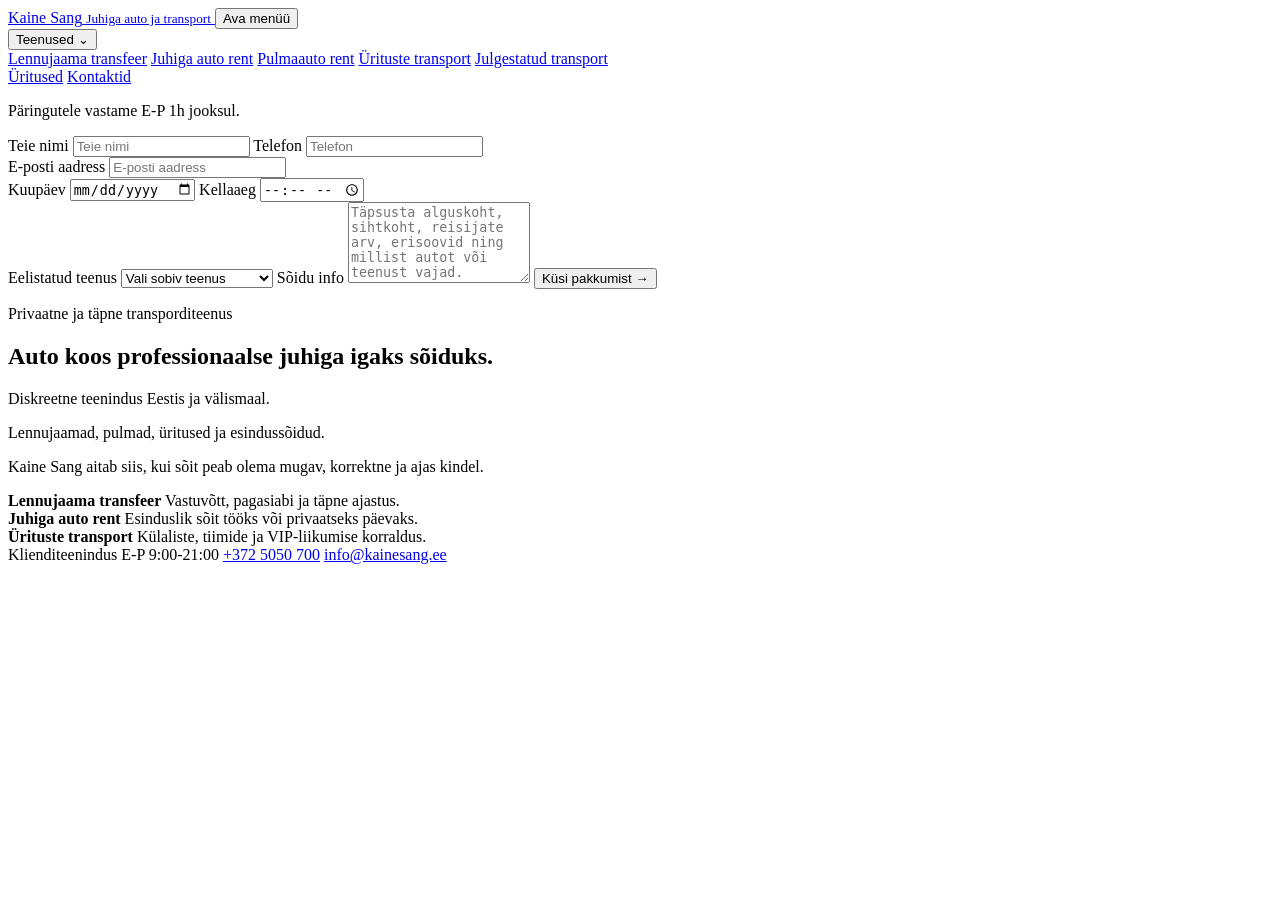
==== index.html @ 0707700e "Create Kaine Sang landing page" ====
<!doctype html>
<html lang="et">
<head>
  <meta charset="utf-8">
  <meta name="viewport" content="width=device-width, initial-scale=1">
  <title>Kaine Sang | Professionaalne transporditeenus</title>
  <meta name="description" content="Kaine Sang pakub lennujaama transfeeri, juhiga auto renti, pulmaauto renti, ürituste transporti ja julgestatud transporti.">
  <link rel="preconnect" href="https://images.unsplash.com">
  <link rel="stylesheet" href="styles.css">
</head>
<body>
  <header class="site-header" data-header>
    <a class="brand" href="index.html" aria-label="Kaine Sang avaleht">
      <span>Kaine Sang</span>
      <small>Juhiga auto ja transport</small>
    </a>

    <button class="nav-toggle" type="button" aria-expanded="false" aria-controls="primary-nav" data-nav-toggle>
      <span></span>
      <span></span>
      <span></span>
      <span class="sr-only">Ava menüü</span>
    </button>

    <nav id="primary-nav" class="primary-nav" data-nav>
      <div class="nav-item has-dropdown">
        <button class="nav-link dropdown-button" type="button" aria-expanded="false" data-dropdown-button>
          Teenused
          <span aria-hidden="true">⌄</span>
        </button>
        <div class="dropdown-menu" data-dropdown-menu>
          <a href="#paring">Lennujaama transfeer</a>
          <a href="#paring">Juhiga auto rent</a>
          <a href="#paring">Pulmaauto rent</a>
          <a href="#paring">Ürituste transport</a>
          <a href="#paring">Julgestatud transport</a>
        </div>
      </div>
      <a class="nav-link" href="uritused.html">Üritused</a>
      <a class="nav-link" href="kontaktid.html">Kontaktid</a>
    </nav>
  </header>

  <main>
    <section class="hero" aria-label="Kaine Sang avaleht">
      <div class="hero-form-panel" id="paring">
        <p class="form-note">Päringutele vastame E-P 1h jooksul.</p>
        <form class="quote-form" action="mailto:info@kainesang.ee" method="post" enctype="text/plain">
          <div class="field-grid">
            <label>
              <span>Teie nimi</span>
              <input name="nimi" type="text" placeholder="Teie nimi" autocomplete="name" required>
            </label>
            <label>
              <span>Telefon</span>
              <input name="telefon" type="tel" placeholder="Telefon" autocomplete="tel" required>
            </label>
          </div>

          <label>
            <span>E-posti aadress</span>
            <input name="email" type="email" placeholder="E-posti aadress" autocomplete="email" required>
          </label>

          <div class="field-grid">
            <label>
              <span>Kuupäev</span>
              <input name="kuupaev" type="date" required>
            </label>
            <label>
              <span>Kellaaeg</span>
              <input name="kellaaeg" type="time">
            </label>
          </div>

          <label>
            <span>Eelistatud teenus</span>
            <select name="teenus" required>
              <option value="">Vali sobiv teenus</option>
              <option>Lennujaama transfeer</option>
              <option>Juhiga auto rent</option>
              <option>Pulmaauto rent</option>
              <option>Ürituste transport</option>
              <option>Julgestatud transport</option>
            </select>
          </label>

          <label>
            <span>Sõidu info</span>
            <textarea name="info" rows="5" placeholder="Täpsusta alguskoht, sihtkoht, reisijate arv, erisoovid ning millist autot või teenust vajad."></textarea>
          </label>

          <button class="submit-button" type="submit">
            Küsi pakkumist
            <span aria-hidden="true">→</span>
          </button>
        </form>
      </div>

      <div class="hero-copy">
        <p class="eyebrow">Privaatne ja täpne transporditeenus</p>
        <h1>Auto koos professionaalse juhiga igaks sõiduks.</h1>
        <div class="service-badge">
          <p>Diskreetne teenindus Eestis ja välismaal.</p>
          <p>Lennujaamad, pulmad, üritused ja esindussõidud.</p>
        </div>
        <p class="support-copy">Kaine Sang aitab siis, kui sõit peab olema mugav, korrektne ja ajas kindel.</p>
      </div>
    </section>

    <section class="service-strip" aria-label="Peamised teenused">
      <article>
        <strong>Lennujaama transfeer</strong>
        <span>Vastuvõtt, pagasiabi ja täpne ajastus.</span>
      </article>
      <article>
        <strong>Juhiga auto rent</strong>
        <span>Esinduslik sõit tööks või privaatseks päevaks.</span>
      </article>
      <article>
        <strong>Ürituste transport</strong>
        <span>Külaliste, tiimide ja VIP-liikumise korraldus.</span>
      </article>
    </section>
  </main>

  <footer class="site-footer">
    <span>Klienditeenindus E-P 9:00-21:00</span>
    <a href="tel:+3725050700">+372 5050 700</a>
    <a href="mailto:info@kainesang.ee">info@kainesang.ee</a>
  </footer>

  <script src="script.js"></script>
</body>
</html>
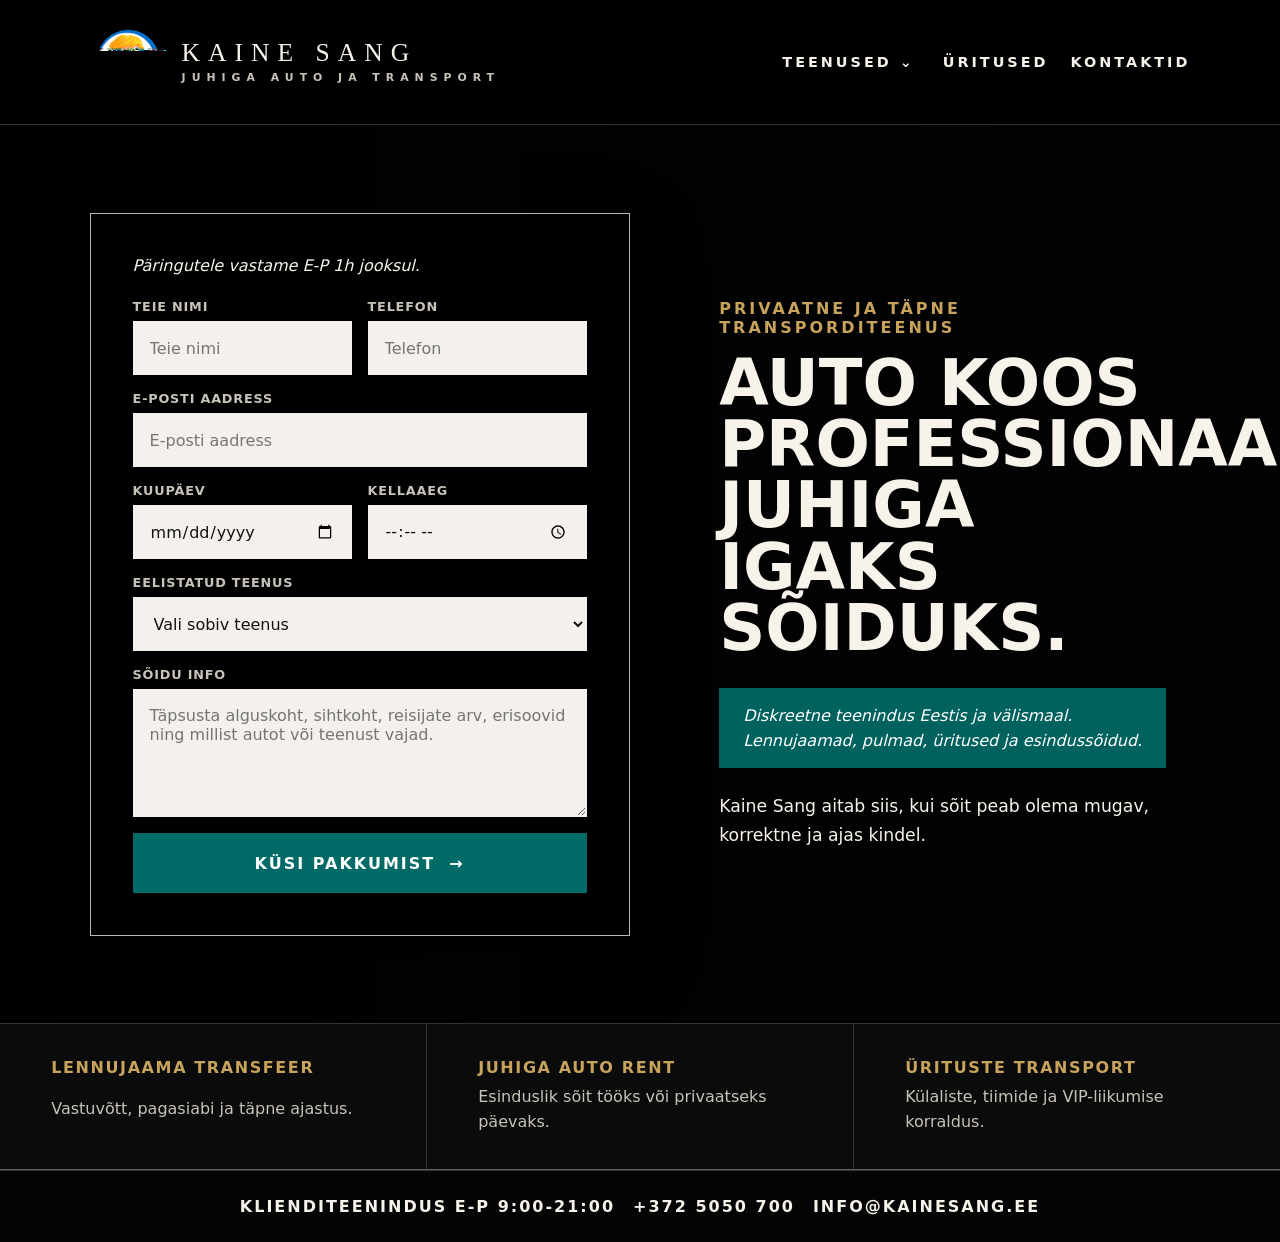
==== commit b53e465d: "Show logo in site header" ====
--- a/index.html
+++ b/index.html
@@ -7,12 +7,16 @@
   <meta name="description" content="Kaine Sang pakub lennujaama transfeeri, juhiga auto renti, pulmaauto renti, ürituste transporti ja julgestatud transporti.">
   <link rel="preconnect" href="https://images.unsplash.com">
   <link rel="stylesheet" href="styles.css">
+  <link rel="stylesheet" href="logo.css">
 </head>
 <body>
   <header class="site-header" data-header>
-    <a class="brand" href="index.html" aria-label="Kaine Sang avaleht">
-      <span>Kaine Sang</span>
-      <small>Juhiga auto ja transport</small>
+    <a class="brand brand-with-logo" href="index.html" aria-label="Kaine Sang avaleht">
+      <img class="brand-logo" src="assets/kaine-sang-logo.png" alt="" width="96" height="96">
+      <div class="brand-text">
+        <span>Kaine Sang</span>
+        <small>Juhiga auto ja transport</small>
+      </div>
     </a>
 
     <button class="nav-toggle" type="button" aria-expanded="false" aria-controls="primary-nav" data-nav-toggle>
--- a/styles.css
+++ b/styles.css
@@ -0,0 +1,529 @@
+:root {
+  --ink: #f7f3ea;
+  --muted: #c8c3b8;
+  --dark: #050505;
+  --panel: #070707;
+  --line: rgba(255, 255, 255, 0.2);
+  --field: #f4f1ec;
+  --teal: #006b66;
+  --teal-dark: #004d4a;
+  --gold: #c7a35c;
+  --shadow: 0 24px 70px rgba(0, 0, 0, 0.45);
+  font-family: Inter, ui-sans-serif, system-ui, -apple-system, BlinkMacSystemFont, "Segoe UI", sans-serif;
+}
+
+* {
+  box-sizing: border-box;
+}
+
+html {
+  scroll-behavior: smooth;
+}
+
+body {
+  margin: 0;
+  min-width: 320px;
+  background: var(--dark);
+  color: var(--ink);
+}
+
+a {
+  color: inherit;
+  text-decoration: none;
+}
+
+button,
+input,
+select,
+textarea {
+  font: inherit;
+}
+
+.sr-only {
+  position: absolute;
+  width: 1px;
+  height: 1px;
+  padding: 0;
+  margin: -1px;
+  overflow: hidden;
+  clip: rect(0, 0, 0, 0);
+  white-space: nowrap;
+  border: 0;
+}
+
+.site-header {
+  position: sticky;
+  top: 0;
+  z-index: 30;
+  display: flex;
+  align-items: center;
+  justify-content: space-between;
+  gap: 32px;
+  min-height: 104px;
+  padding: 24px clamp(20px, 7vw, 128px);
+  background: rgba(0, 0, 0, 0.94);
+  border-bottom: 1px solid var(--line);
+}
+
+.brand {
+  display: inline-flex;
+  flex-direction: column;
+  gap: 6px;
+  text-transform: uppercase;
+  letter-spacing: 8px;
+  white-space: nowrap;
+}
+
+.brand span {
+  font-family: Georgia, "Times New Roman", serif;
+  font-size: clamp(1.55rem, 2vw, 2.3rem);
+  line-height: 1;
+}
+
+.brand small {
+  position: relative;
+  align-self: center;
+  color: var(--muted);
+  font-size: 0.68rem;
+  font-weight: 700;
+  letter-spacing: 6px;
+}
+
+.primary-nav {
+  display: flex;
+  align-items: center;
+  gap: 22px;
+  text-transform: uppercase;
+  letter-spacing: 3px;
+  font-size: 0.9rem;
+  font-weight: 700;
+}
+
+.nav-link,
+.dropdown-button {
+  display: inline-flex;
+  align-items: center;
+  gap: 8px;
+  min-height: 44px;
+  color: var(--ink);
+  background: transparent;
+  border: 0;
+  cursor: pointer;
+  text-transform: inherit;
+  letter-spacing: inherit;
+  font-weight: inherit;
+}
+
+.nav-link:hover,
+.dropdown-button:hover,
+.nav-link:focus-visible,
+.dropdown-button:focus-visible {
+  color: var(--gold);
+  outline: none;
+}
+
+.has-dropdown {
+  position: relative;
+}
+
+.dropdown-menu {
+  position: absolute;
+  top: calc(100% + 10px);
+  left: 50%;
+  width: min(290px, 82vw);
+  transform: translateX(-50%) translateY(-8px);
+  display: grid;
+  background: var(--teal);
+  box-shadow: var(--shadow);
+  opacity: 0;
+  pointer-events: none;
+  transition: opacity 160ms ease, transform 160ms ease;
+}
+
+.has-dropdown.is-open .dropdown-menu,
+.has-dropdown:hover .dropdown-menu,
+.has-dropdown:focus-within .dropdown-menu {
+  opacity: 1;
+  pointer-events: auto;
+  transform: translateX(-50%) translateY(0);
+}
+
+.dropdown-menu a {
+  padding: 20px 24px;
+  color: #fff;
+  border-bottom: 1px solid rgba(255, 255, 255, 0.12);
+  letter-spacing: 0;
+  text-transform: none;
+  font-weight: 650;
+}
+
+.dropdown-menu a:hover,
+.dropdown-menu a:focus-visible {
+  background: var(--teal-dark);
+  outline: none;
+}
+
+.nav-toggle {
+  display: none;
+  width: 46px;
+  height: 46px;
+  place-items: center;
+  gap: 5px;
+  background: transparent;
+  border: 1px solid var(--line);
+  cursor: pointer;
+}
+
+.nav-toggle span:not(.sr-only) {
+  display: block;
+  width: 20px;
+  height: 2px;
+  background: var(--ink);
+}
+
+.hero {
+  position: relative;
+  display: grid;
+  grid-template-columns: minmax(320px, 540px) minmax(320px, 1fr);
+  align-items: center;
+  gap: clamp(32px, 7vw, 120px);
+  min-height: calc(100vh - 104px);
+  padding: clamp(46px, 8vw, 88px) clamp(20px, 7vw, 128px);
+  overflow: hidden;
+  background:
+    linear-gradient(90deg, rgba(0, 0, 0, 0.88) 0%, rgba(0, 0, 0, 0.72) 44%, rgba(0, 0, 0, 0.42) 100%),
+    url("https://images.unsplash.com/photo-1549924231-f129b911e442?auto=format&fit=crop&w=2200&q=80") center / cover;
+}
+
+.hero::after {
+  content: "";
+  position: absolute;
+  inset: auto 0 0;
+  height: 1px;
+  background: var(--line);
+}
+
+.hero-form-panel {
+  position: relative;
+  z-index: 2;
+  padding: clamp(26px, 4vw, 42px);
+  background: rgba(0, 0, 0, 0.86);
+  border: 1px solid rgba(255, 255, 255, 0.72);
+  box-shadow: var(--shadow);
+}
+
+.form-note {
+  margin: 0 0 24px;
+  color: var(--ink);
+  font-style: italic;
+}
+
+.quote-form {
+  display: grid;
+  gap: 16px;
+}
+
+.field-grid {
+  display: grid;
+  grid-template-columns: repeat(2, minmax(0, 1fr));
+  gap: 16px;
+}
+
+.quote-form label {
+  display: grid;
+  gap: 7px;
+}
+
+.quote-form label span {
+  color: var(--muted);
+  font-size: 0.8rem;
+  font-weight: 700;
+  letter-spacing: 0.8px;
+  text-transform: uppercase;
+}
+
+.quote-form input,
+.quote-form select,
+.quote-form textarea {
+  width: 100%;
+  min-height: 54px;
+  padding: 0 16px;
+  color: #121212;
+  background: var(--field);
+  border: 1px solid transparent;
+  border-radius: 0;
+  outline: none;
+}
+
+.quote-form textarea {
+  min-height: 128px;
+  padding-top: 16px;
+  resize: vertical;
+}
+
+.quote-form input:focus,
+.quote-form select:focus,
+.quote-form textarea:focus {
+  border-color: var(--gold);
+  box-shadow: 0 0 0 3px rgba(199, 163, 92, 0.2);
+}
+
+.submit-button {
+  display: inline-flex;
+  align-items: center;
+  justify-content: center;
+  gap: 14px;
+  min-height: 60px;
+  padding: 0 24px;
+  color: #fff;
+  background: var(--teal);
+  border: 0;
+  text-transform: uppercase;
+  letter-spacing: 2px;
+  font-weight: 800;
+  cursor: pointer;
+}
+
+.submit-button:hover,
+.submit-button:focus-visible {
+  background: var(--teal-dark);
+  outline: none;
+}
+
+.hero-copy {
+  position: relative;
+  z-index: 2;
+  max-width: 700px;
+}
+
+.eyebrow {
+  margin: 0 0 16px;
+  color: var(--gold);
+  text-transform: uppercase;
+  letter-spacing: 3px;
+  font-weight: 800;
+}
+
+h1 {
+  margin: 0;
+  max-width: 760px;
+  font-size: clamp(2.45rem, 5vw, 5.8rem);
+  line-height: 0.96;
+  text-transform: uppercase;
+  letter-spacing: 0;
+}
+
+.service-badge {
+  display: inline-grid;
+  gap: 6px;
+  margin-top: 28px;
+  padding: 18px 24px;
+  background: rgba(0, 107, 102, 0.92);
+  color: #fff;
+  font-style: italic;
+}
+
+.service-badge p,
+.support-copy {
+  margin: 0;
+}
+
+.support-copy {
+  max-width: 560px;
+  margin-top: 24px;
+  color: var(--ink);
+  font-size: 1.08rem;
+  line-height: 1.7;
+}
+
+.service-strip {
+  display: grid;
+  grid-template-columns: repeat(3, minmax(0, 1fr));
+  gap: 1px;
+  background: var(--line);
+  border-bottom: 1px solid var(--line);
+}
+
+.service-strip article {
+  display: grid;
+  gap: 8px;
+  min-height: 142px;
+  padding: 34px clamp(20px, 4vw, 56px);
+  background: #0b0b0b;
+}
+
+.service-strip strong {
+  color: var(--gold);
+  text-transform: uppercase;
+  letter-spacing: 1.6px;
+}
+
+.service-strip span {
+  color: var(--muted);
+  line-height: 1.55;
+}
+
+.page-hero {
+  min-height: 52vh;
+  display: grid;
+  align-items: end;
+  padding: clamp(72px, 12vw, 132px) clamp(20px, 7vw, 128px);
+  background:
+    linear-gradient(90deg, rgba(0, 0, 0, 0.82), rgba(0, 0, 0, 0.42)),
+    url("https://images.unsplash.com/photo-1494515843206-f3117d3f51b7?auto=format&fit=crop&w=2200&q=80") center / cover;
+}
+
+.page-hero h1 {
+  max-width: 900px;
+}
+
+.content-band {
+  display: grid;
+  grid-template-columns: minmax(0, 0.85fr) minmax(280px, 0.45fr);
+  gap: clamp(32px, 7vw, 96px);
+  padding: clamp(48px, 8vw, 96px) clamp(20px, 7vw, 128px);
+  background: #0b0b0b;
+}
+
+.content-band p {
+  color: var(--muted);
+  font-size: 1.05rem;
+  line-height: 1.8;
+}
+
+.contact-list {
+  display: grid;
+  gap: 16px;
+  align-content: start;
+}
+
+.contact-list a,
+.contact-list span {
+  padding: 18px 20px;
+  background: #111;
+  border-left: 3px solid var(--teal);
+}
+
+.site-footer {
+  display: flex;
+  flex-wrap: wrap;
+  justify-content: center;
+  gap: 10px 18px;
+  padding: 26px 20px;
+  color: var(--ink);
+  background: #050505;
+  border-top: 1px solid var(--line);
+  text-align: center;
+  text-transform: uppercase;
+  letter-spacing: 2px;
+  font-weight: 800;
+}
+
+.site-footer a:hover,
+.site-footer a:focus-visible {
+  color: var(--gold);
+  outline: none;
+}
+
+@media (max-width: 980px) {
+  .site-header {
+    min-height: 86px;
+    padding: 18px 20px;
+  }
+
+  .brand {
+    letter-spacing: 4px;
+  }
+
+  .brand small {
+    letter-spacing: 3px;
+  }
+
+  .nav-toggle {
+    display: grid;
+  }
+
+  .primary-nav {
+    position: absolute;
+    inset: 86px 0 auto;
+    display: none;
+    align-items: stretch;
+    gap: 0;
+    padding: 12px 20px 24px;
+    background: #050505;
+    border-bottom: 1px solid var(--line);
+  }
+
+  .primary-nav.is-open {
+    display: grid;
+  }
+
+  .nav-link,
+  .dropdown-button {
+    width: 100%;
+    justify-content: space-between;
+    min-height: 52px;
+  }
+
+  .dropdown-menu {
+    position: static;
+    width: 100%;
+    transform: none;
+    display: none;
+    opacity: 1;
+    pointer-events: auto;
+    box-shadow: none;
+  }
+
+  .has-dropdown.is-open .dropdown-menu,
+  .has-dropdown:hover .dropdown-menu,
+  .has-dropdown:focus-within .dropdown-menu {
+    display: grid;
+    transform: none;
+  }
+
+  .hero {
+    grid-template-columns: 1fr;
+    min-height: auto;
+  }
+
+  .hero-copy {
+    order: -1;
+  }
+
+  .service-strip,
+  .content-band {
+    grid-template-columns: 1fr;
+  }
+}
+
+@media (max-width: 640px) {
+  .brand span {
+    font-size: 1.35rem;
+  }
+
+  .brand small {
+    font-size: 0.58rem;
+  }
+
+  .hero {
+    padding: 34px 16px;
+  }
+
+  .field-grid {
+    grid-template-columns: 1fr;
+  }
+
+  .hero-form-panel {
+    padding: 22px 18px;
+  }
+
+  h1 {
+    font-size: clamp(2rem, 14vw, 3.4rem);
+  }
+
+  .site-footer {
+    font-size: 0.82rem;
+    letter-spacing: 1px;
+  }
+}
--- a/logo.css
+++ b/logo.css
@@ -0,0 +1,63 @@
+.brand-with-logo {
+  flex-direction: row;
+  align-items: center;
+  gap: 16px;
+  letter-spacing: 0;
+}
+
+.brand-logo {
+  width: 76px;
+  height: 76px;
+  object-fit: contain;
+  flex: 0 0 auto;
+}
+
+.brand-text {
+  display: flex;
+  flex-direction: column;
+  gap: 6px;
+  text-transform: uppercase;
+  letter-spacing: 8px;
+}
+
+.brand-with-logo .brand-text small {
+  align-self: flex-start;
+}
+
+@media (max-width: 980px) {
+  .brand-logo {
+    width: 64px;
+    height: 64px;
+  }
+
+  .brand-text {
+    letter-spacing: 4px;
+  }
+}
+
+@media (max-width: 640px) {
+  .brand-with-logo {
+    gap: 10px;
+  }
+
+  .brand-logo {
+    width: 58px;
+    height: 58px;
+  }
+
+  .brand-text {
+    letter-spacing: 3px;
+  }
+
+  .brand-with-logo .brand-text span {
+    font-size: 1.15rem;
+  }
+
+  .brand-with-logo .brand-text small {
+    max-width: 145px;
+    font-size: 0.52rem;
+    line-height: 1.35;
+    letter-spacing: 2px;
+    white-space: normal;
+  }
+}
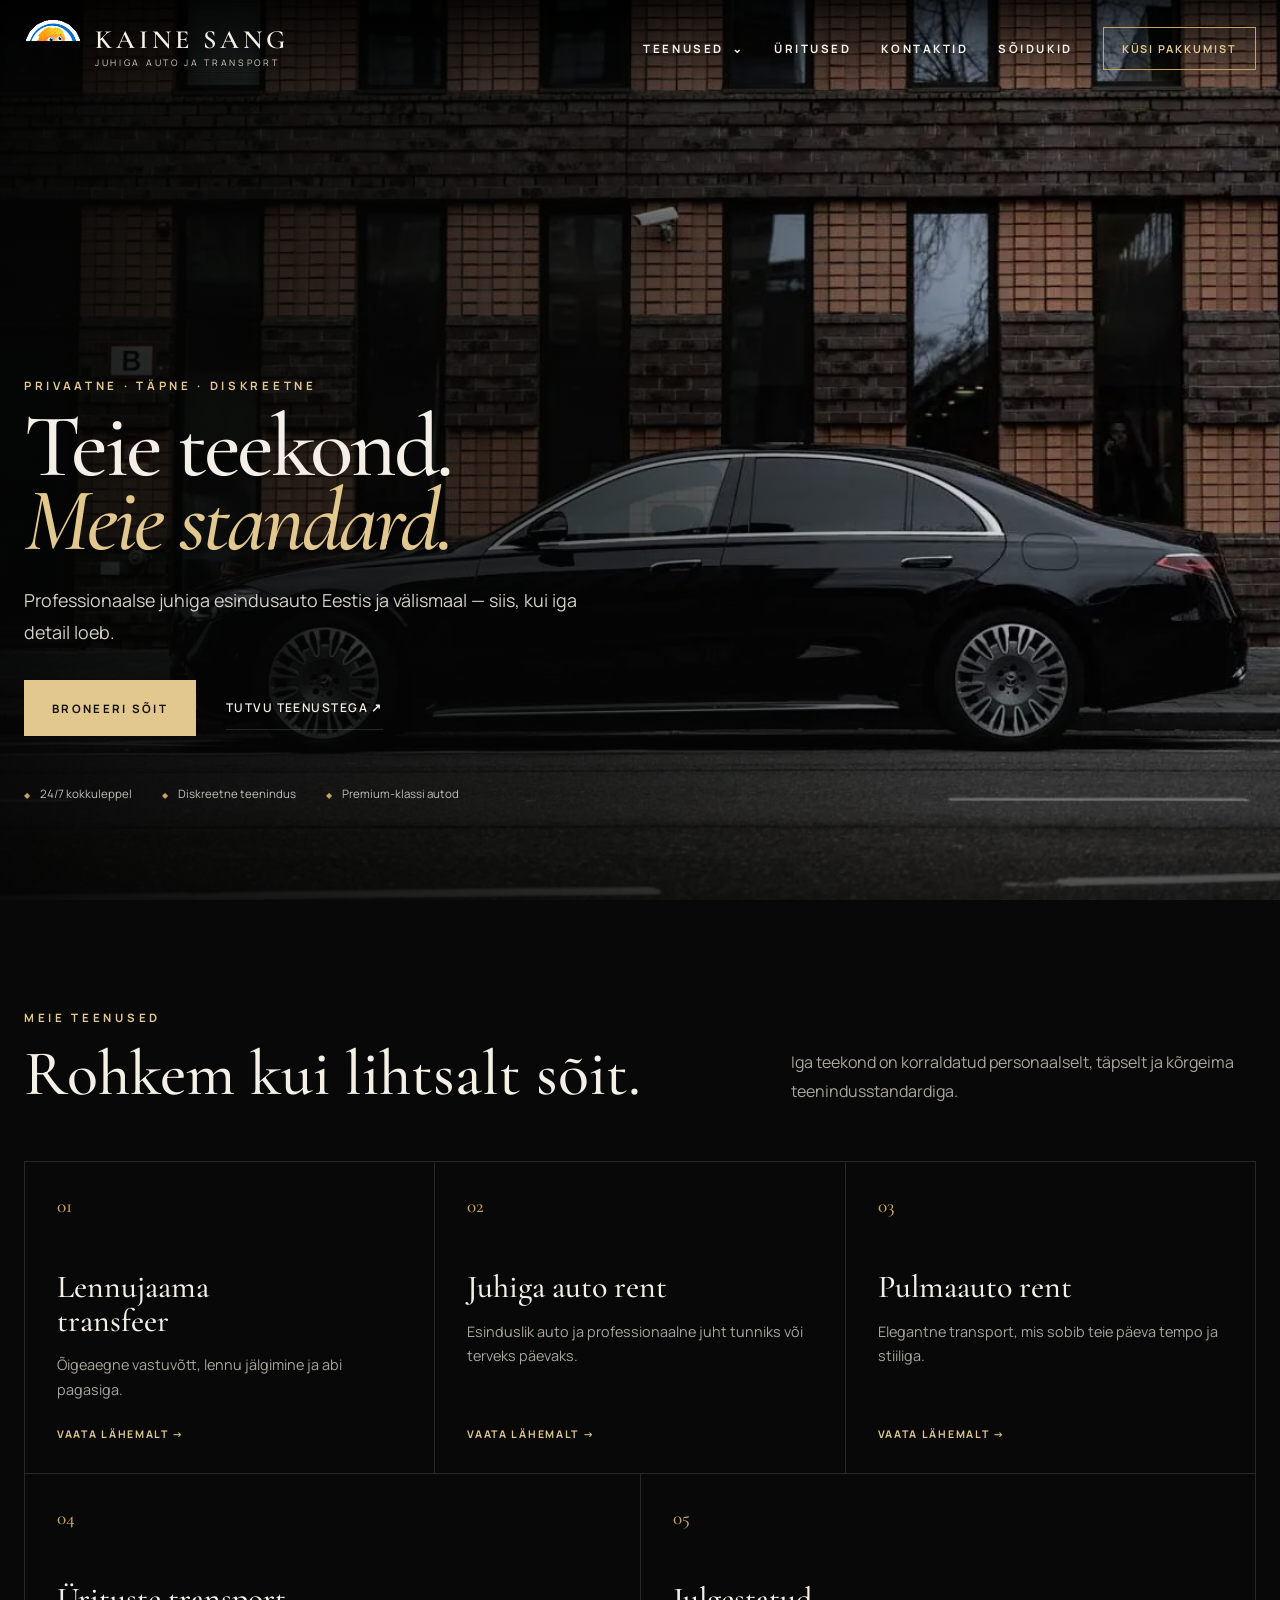
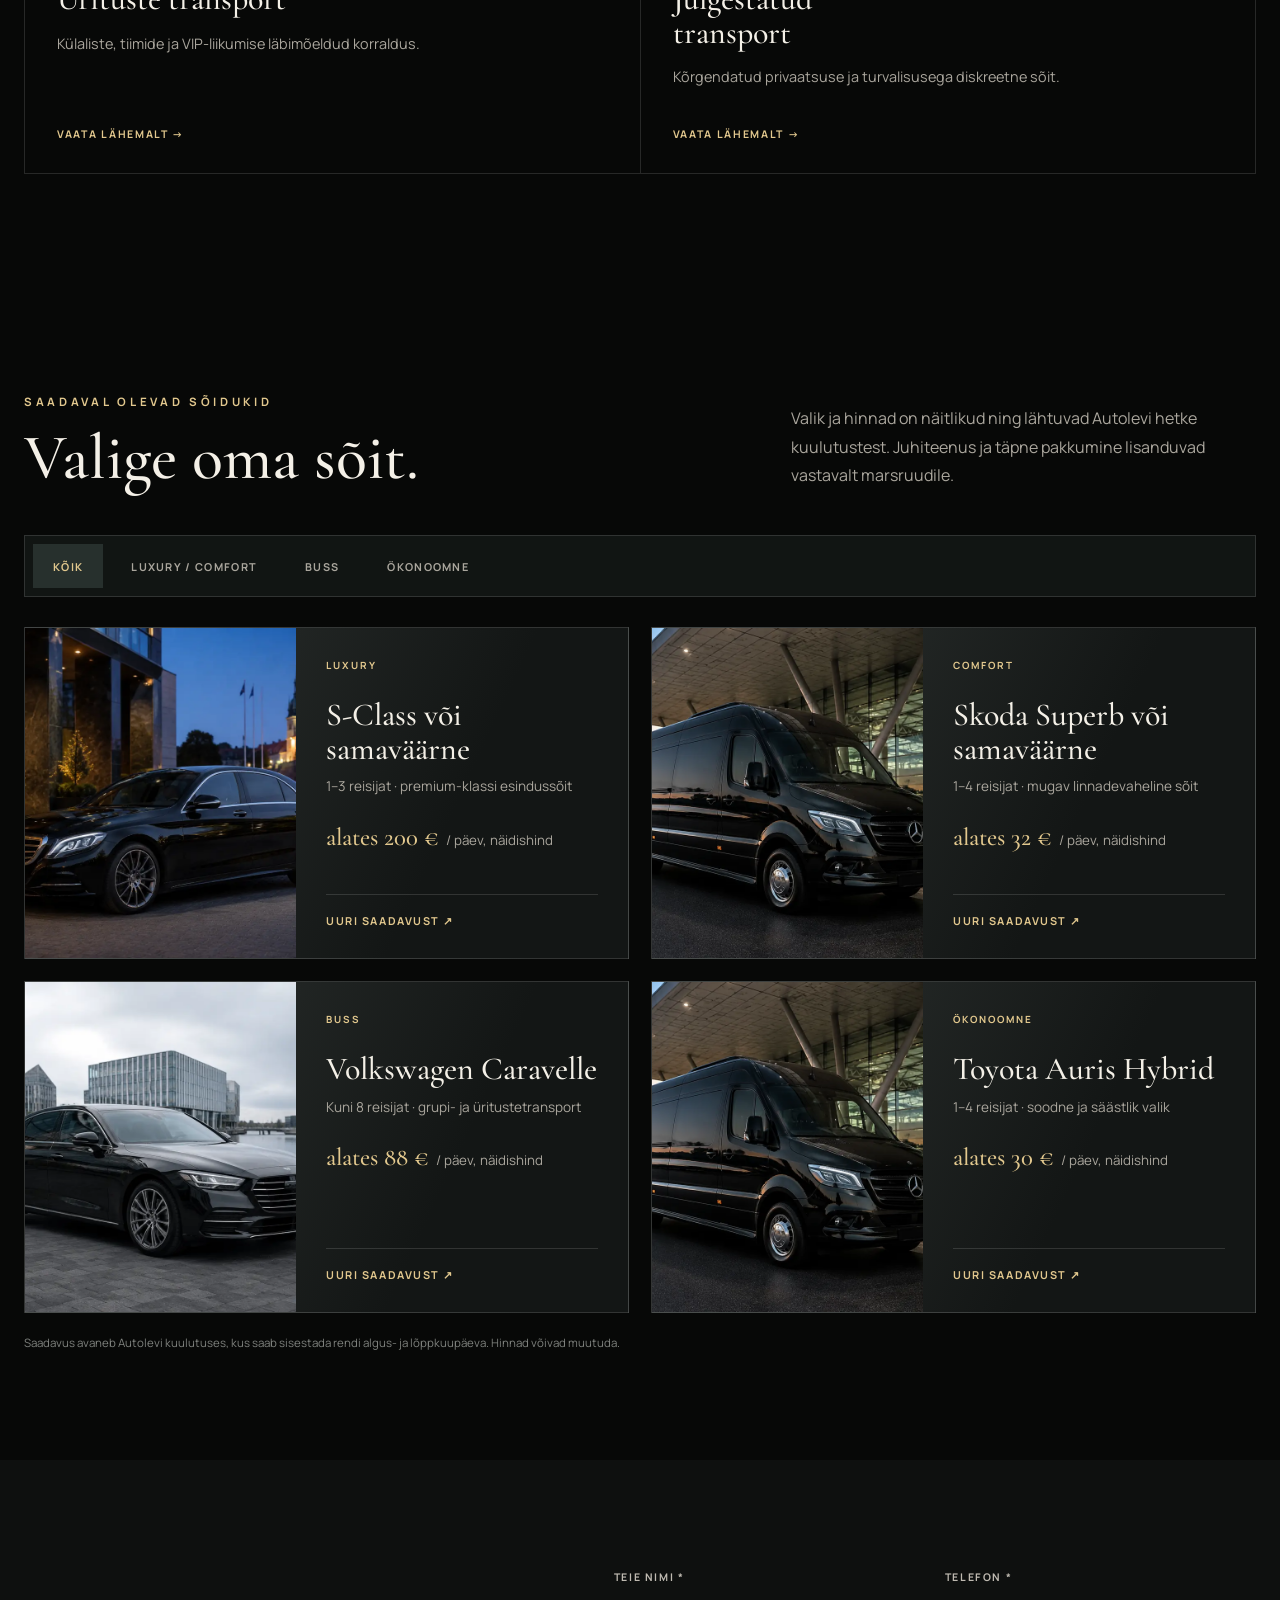
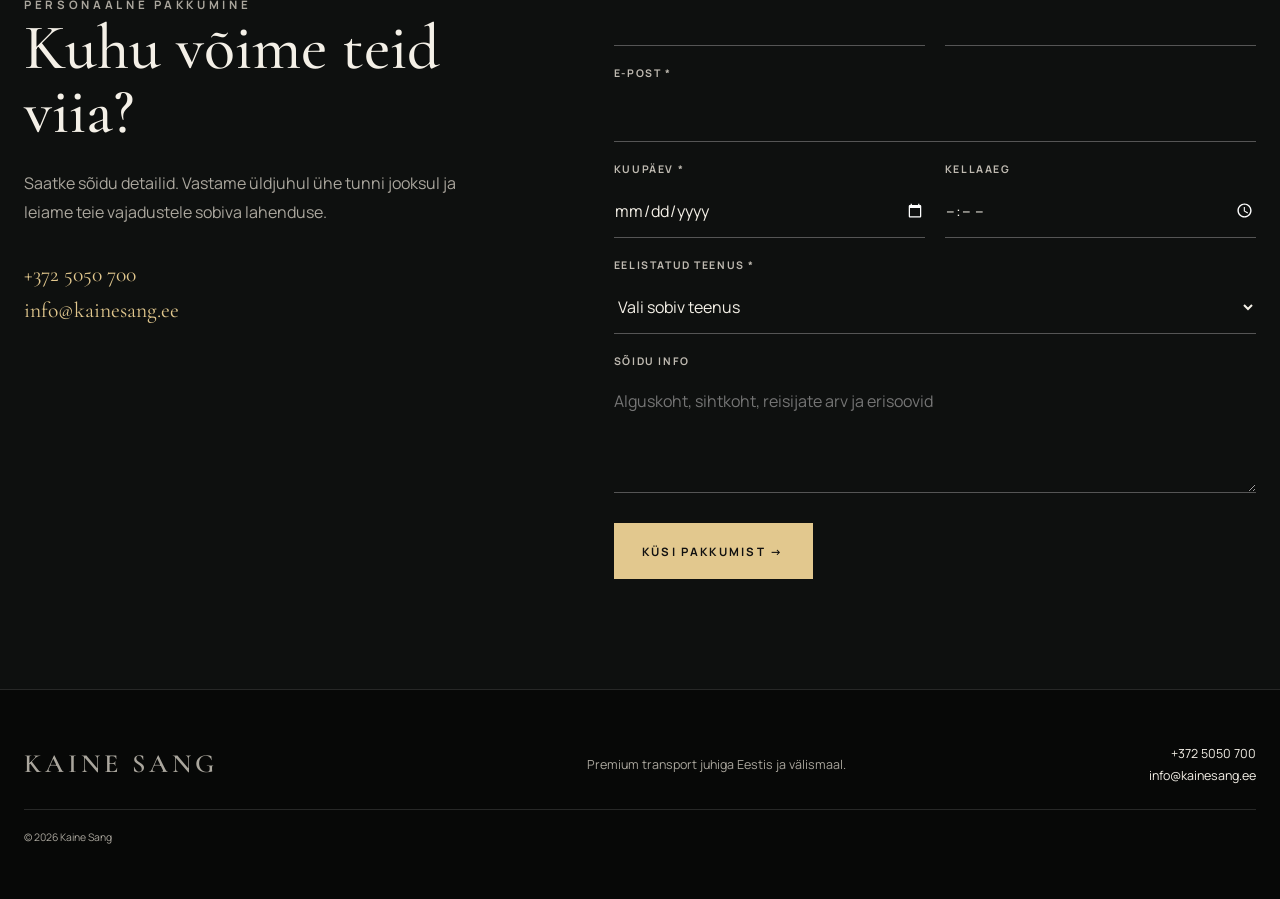
==== commit 4bde6ba0: "Redesign site with luxury fleet and service pages" ====
--- a/index.html
+++ b/index.html
@@ -1,139 +1,306 @@
 <!doctype html>
 <html lang="et">
-<head>
-  <meta charset="utf-8">
-  <meta name="viewport" content="width=device-width, initial-scale=1">
-  <title>Kaine Sang | Professionaalne transporditeenus</title>
-  <meta name="description" content="Kaine Sang pakub lennujaama transfeeri, juhiga auto renti, pulmaauto renti, ürituste transporti ja julgestatud transporti.">
-  <link rel="preconnect" href="https://images.unsplash.com">
-  <link rel="stylesheet" href="styles.css">
-  <link rel="stylesheet" href="logo.css">
-</head>
-<body>
-  <header class="site-header" data-header>
-    <a class="brand brand-with-logo" href="index.html" aria-label="Kaine Sang avaleht">
-      <img class="brand-logo" src="assets/kaine-sang-logo.png" alt="" width="96" height="96">
-      <div class="brand-text">
-        <span>Kaine Sang</span>
-        <small>Juhiga auto ja transport</small>
-      </div>
-    </a>
-
-    <button class="nav-toggle" type="button" aria-expanded="false" aria-controls="primary-nav" data-nav-toggle>
-      <span></span>
-      <span></span>
-      <span></span>
-      <span class="sr-only">Ava menüü</span>
-    </button>
-
-    <nav id="primary-nav" class="primary-nav" data-nav>
-      <div class="nav-item has-dropdown">
-        <button class="nav-link dropdown-button" type="button" aria-expanded="false" data-dropdown-button>
-          Teenused
-          <span aria-hidden="true">⌄</span>
-        </button>
-        <div class="dropdown-menu" data-dropdown-menu>
-          <a href="#paring">Lennujaama transfeer</a>
-          <a href="#paring">Juhiga auto rent</a>
-          <a href="#paring">Pulmaauto rent</a>
-          <a href="#paring">Ürituste transport</a>
-          <a href="#paring">Julgestatud transport</a>
-        </div>
-      </div>
-      <a class="nav-link" href="uritused.html">Üritused</a>
-      <a class="nav-link" href="kontaktid.html">Kontaktid</a>
-    </nav>
-  </header>
-
-  <main>
-    <section class="hero" aria-label="Kaine Sang avaleht">
-      <div class="hero-form-panel" id="paring">
-        <p class="form-note">Päringutele vastame E-P 1h jooksul.</p>
-        <form class="quote-form" action="mailto:info@kainesang.ee" method="post" enctype="text/plain">
+  <head>
+    <meta charset="utf-8" />
+    <meta
+      name="viewport"
+      content="width=device-width,initial-scale=1,viewport-fit=cover"
+    />
+    <title>Kaine Sang | Premium transport juhiga</title>
+    <meta
+      name="description"
+      content="Privaatne ja täpne premium-transporditeenus Eestis ning välismaal."
+    />
+    <link rel="stylesheet" href="styles.css" />
+  </head>
+  <body>
+    <header class="site-header" data-header>
+      <a class="brand" href="index.html"
+        ><img
+          src="assets/kaine-sang-logo.png"
+          alt=""
+          width="58"
+          height="58"
+        /><span
+          ><b>Kaine Sang</b><small>Juhiga auto ja transport</small></span
+        ></a
+      ><button
+        class="nav-toggle"
+        aria-expanded="false"
+        aria-controls="primary-nav"
+        data-nav-toggle
+      >
+        <i></i><i></i><i></i><span class="sr-only">Ava menüü</span>
+      </button>
+      <nav id="primary-nav" class="primary-nav" data-nav>
+        <div class="has-dropdown">
+          <button class="nav-link dropdown-button" data-dropdown-button>
+            Teenused <span>⌄</span>
+          </button>
+          <div class="dropdown-menu">
+            <a href="lennujaama-transfeer.html">Lennujaama transfeer</a
+            ><a href="juhiga-auto-rent.html">Juhiga auto rent</a
+            ><a href="pulmaauto-rent.html">Pulmaauto rent</a
+            ><a href="urituste-transport.html">Ürituste transport</a
+            ><a href="julgestatud-transport.html">Julgestatud transport</a>
+          </div>
+        </div>
+        <a class="nav-link" href="uritused.html">Üritused</a
+        ><a class="nav-link" href="kontaktid.html">Kontaktid</a
+        ><a class="nav-link" href="#soidukid">Sõidukid</a
+        ><a class="nav-cta" href="#paring">Küsi pakkumist</a>
+      </nav>
+    </header>
+    <main>
+      <section class="hero">
+        <div class="hero-copy">
+          <p class="eyebrow">Privaatne · täpne · diskreetne</p>
+          <h1>Teie teekond.<br /><em>Meie standard.</em></h1>
+          <p class="lead">
+            Professionaalse juhiga esindusauto Eestis ja välismaal — siis, kui
+            iga detail loeb.
+          </p>
+          <div class="hero-actions">
+            <a class="button button-gold" href="#paring">Broneeri sõit</a
+            ><a class="text-link" href="#teenused">Tutvu teenustega ↗</a>
+          </div>
+          <div class="trust-row">
+            <span>24/7 kokkuleppel</span><span>Diskreetne teenindus</span
+            ><span>Premium-klassi autod</span>
+          </div>
+        </div>
+      </section>
+      <section class="services-section" id="teenused">
+        <header class="section-heading">
+          <div>
+            <p class="eyebrow">Meie teenused</p>
+            <h2>Rohkem kui lihtsalt sõit.</h2>
+          </div>
+          <p>
+            Iga teekond on korraldatud personaalselt, täpselt ja kõrgeima
+            teenindusstandardiga.
+          </p>
+        </header>
+        <div class="services-grid">
+          <a class="service-card" href="lennujaama-transfeer.html"
+            ><span>01</span>
+            <h3>Lennujaama transfeer</h3>
+            <p>Õigeaegne vastuvõtt, lennu jälgimine ja abi pagasiga.</p>
+            <b>Vaata lähemalt →</b></a
+          ><a class="service-card" href="juhiga-auto-rent.html"
+            ><span>02</span>
+            <h3>Juhiga auto rent</h3>
+            <p>
+              Esinduslik auto ja professionaalne juht tunniks või terveks
+              päevaks.
+            </p>
+            <b>Vaata lähemalt →</b></a
+          ><a class="service-card" href="pulmaauto-rent.html"
+            ><span>03</span>
+            <h3>Pulmaauto rent</h3>
+            <p>Elegantne transport, mis sobib teie päeva tempo ja stiiliga.</p>
+            <b>Vaata lähemalt →</b></a
+          ><a class="service-card" href="urituste-transport.html"
+            ><span>04</span>
+            <h3>Ürituste transport</h3>
+            <p>Külaliste, tiimide ja VIP-liikumise läbimõeldud korraldus.</p>
+            <b>Vaata lähemalt →</b></a
+          ><a class="service-card" href="julgestatud-transport.html"
+            ><span>05</span>
+            <h3>Julgestatud transport</h3>
+            <p>Kõrgendatud privaatsuse ja turvalisusega diskreetne sõit.</p>
+            <b>Vaata lähemalt →</b></a
+          >
+        </div>
+      </section>
+      <section class="fleet-section" id="soidukid">
+        <header class="fleet-heading">
+          <div>
+            <p class="eyebrow">Saadaval olevad sõidukid</p>
+            <h2>Valige oma sõit.</h2>
+          </div>
+          <p>
+            Valik ja hinnad on näitlikud ning lähtuvad Autolevi hetke
+            kuulutustest. Juhiteenus ja täpne pakkumine lisanduvad vastavalt
+            marsruudile.
+          </p>
+        </header>
+        <div
+          class="fleet-filters"
+          role="group"
+          aria-label="Filtreeri sõidukeid"
+        >
+          <button class="is-active" type="button" data-fleet-filter="all">
+            Kõik
+          </button>
+          <button type="button" data-fleet-filter="luxury">
+            Luxury / Comfort
+          </button>
+          <button type="button" data-fleet-filter="bus">Buss</button>
+          <button type="button" data-fleet-filter="economy">Ökonoomne</button>
+        </div>
+        <div class="fleet-grid">
+          <article class="fleet-card" data-fleet-category="luxury">
+            <img
+              src="assets/fleet-luxury.webp"
+              alt="Must luksusklassi sedaan"
+              loading="lazy"
+            />
+            <div class="fleet-card-body">
+              <span class="fleet-tag">Luxury</span>
+              <h3>S-Class või samaväärne</h3>
+              <p>1–3 reisijat · premium-klassi esindussõit</p>
+              <div class="fleet-price">
+                <strong>alates 200 €</strong><small>/ päev, näidishind</small>
+              </div>
+              <a
+                href="https://autolevi.ee/autorent/bmw-x7-185773?ref=2"
+                target="_blank"
+                rel="noopener"
+                >Uuri saadavust ↗</a
+              >
+            </div>
+          </article>
+          <article class="fleet-card" data-fleet-category="luxury">
+            <img
+              src="assets/fleet-comfort.webp"
+              alt="Tume comfort-klassi sedaan"
+              loading="lazy"
+            />
+            <div class="fleet-card-body">
+              <span class="fleet-tag">Comfort</span>
+              <h3>Skoda Superb või samaväärne</h3>
+              <p>1–4 reisijat · mugav linnadevaheline sõit</p>
+              <div class="fleet-price">
+                <strong>alates 32 €</strong><small>/ päev, näidishind</small>
+              </div>
+              <a
+                href="https://autolevi.ee/autorent/skoda-superb-40718?ref=2"
+                target="_blank"
+                rel="noopener"
+                >Uuri saadavust ↗</a
+              >
+            </div>
+          </article>
+          <article class="fleet-card" data-fleet-category="bus">
+            <img
+              src="assets/fleet-bus.webp"
+              alt="Must reisijate väikebuss"
+              loading="lazy"
+            />
+            <div class="fleet-card-body">
+              <span class="fleet-tag">Buss</span>
+              <h3>Volkswagen Caravelle</h3>
+              <p>Kuni 8 reisijat · grupi- ja üritustetransport</p>
+              <div class="fleet-price">
+                <strong>alates 88 €</strong><small>/ päev, näidishind</small>
+              </div>
+              <a
+                href="https://autolevi.ee/autorent/volkswagen-caravelle?ref=1"
+                target="_blank"
+                rel="noopener"
+                >Uuri saadavust ↗</a
+              >
+            </div>
+          </article>
+          <article class="fleet-card" data-fleet-category="economy">
+            <img
+              src="assets/fleet-comfort.webp"
+              alt="Ökonoomne sedaan"
+              loading="lazy"
+            />
+            <div class="fleet-card-body">
+              <span class="fleet-tag">Ökonoomne</span>
+              <h3>Toyota Auris Hybrid</h3>
+              <p>1–4 reisijat · soodne ja säästlik valik</p>
+              <div class="fleet-price">
+                <strong>alates 30 €</strong><small>/ päev, näidishind</small>
+              </div>
+              <a
+                href="https://autolevi.ee/autorent/toyota-auris-15529?ref=1"
+                target="_blank"
+                rel="noopener"
+                >Uuri saadavust ↗</a
+              >
+            </div>
+          </article>
+        </div>
+        <p class="fleet-note">
+          Saadavus avaneb Autolevi kuulutuses, kus saab sisestada rendi algus-
+          ja lõppkuupäeva. Hinnad võivad muutuda.
+        </p>
+      </section>
+      <section class="quote-section" id="paring">
+        <div class="quote-intro">
+          <p class="eyebrow">Personaalne pakkumine</p>
+          <h2>Kuhu võime teid viia?</h2>
+          <p>
+            Saatke sõidu detailid. Vastame üldjuhul ühe tunni jooksul ja leiame
+            teie vajadustele sobiva lahenduse.
+          </p>
+          <div class="direct-contact">
+            <a href="tel:+3725050700">+372 5050 700</a
+            ><a href="mailto:info@kainesang.ee">info@kainesang.ee</a>
+          </div>
+        </div>
+        <form
+          class="quote-form"
+          action="mailto:info@kainesang.ee"
+          method="post"
+          enctype="text/plain"
+        >
           <div class="field-grid">
-            <label>
-              <span>Teie nimi</span>
-              <input name="nimi" type="text" placeholder="Teie nimi" autocomplete="name" required>
-            </label>
-            <label>
-              <span>Telefon</span>
-              <input name="telefon" type="tel" placeholder="Telefon" autocomplete="tel" required>
-            </label>
-          </div>
-
-          <label>
-            <span>E-posti aadress</span>
-            <input name="email" type="email" placeholder="E-posti aadress" autocomplete="email" required>
-          </label>
-
+            <label
+              ><span>Teie nimi *</span
+              ><input name="nimi" autocomplete="name" required /></label
+            ><label
+              ><span>Telefon *</span
+              ><input name="telefon" type="tel" autocomplete="tel" required
+            /></label>
+          </div>
+          <label
+            ><span>E-post *</span><input name="email" type="email" required
+          /></label>
           <div class="field-grid">
-            <label>
-              <span>Kuupäev</span>
-              <input name="kuupaev" type="date" required>
-            </label>
-            <label>
-              <span>Kellaaeg</span>
-              <input name="kellaaeg" type="time">
-            </label>
-          </div>
-
-          <label>
-            <span>Eelistatud teenus</span>
-            <select name="teenus" required>
+            <label
+              ><span>Kuupäev *</span
+              ><input name="kuupaev" type="date" required /></label
+            ><label
+              ><span>Kellaaeg</span><input name="kellaaeg" type="time"
+            /></label>
+          </div>
+          <label
+            ><span>Eelistatud teenus *</span
+            ><select name="teenus" required>
               <option value="">Vali sobiv teenus</option>
               <option>Lennujaama transfeer</option>
               <option>Juhiga auto rent</option>
               <option>Pulmaauto rent</option>
               <option>Ürituste transport</option>
               <option>Julgestatud transport</option>
-            </select>
-          </label>
-
-          <label>
-            <span>Sõidu info</span>
-            <textarea name="info" rows="5" placeholder="Täpsusta alguskoht, sihtkoht, reisijate arv, erisoovid ning millist autot või teenust vajad."></textarea>
-          </label>
-
-          <button class="submit-button" type="submit">
-            Küsi pakkumist
-            <span aria-hidden="true">→</span>
+            </select></label
+          ><label
+            ><span>Sõidu info</span
+            ><textarea
+              name="info"
+              rows="4"
+              placeholder="Alguskoht, sihtkoht, reisijate arv ja erisoovid"
+            ></textarea></label
+          ><button class="button button-gold" type="submit">
+            Küsi pakkumist →
           </button>
         </form>
+      </section>
+    </main>
+    <footer class="site-footer">
+      <a class="footer-brand" href="index.html">Kaine Sang</a>
+      <p>Premium transport juhiga Eestis ja välismaal.</p>
+      <div>
+        <a href="tel:+3725050700">+372 5050 700</a
+        ><a href="mailto:info@kainesang.ee">info@kainesang.ee</a>
       </div>
-
-      <div class="hero-copy">
-        <p class="eyebrow">Privaatne ja täpne transporditeenus</p>
-        <h1>Auto koos professionaalse juhiga igaks sõiduks.</h1>
-        <div class="service-badge">
-          <p>Diskreetne teenindus Eestis ja välismaal.</p>
-          <p>Lennujaamad, pulmad, üritused ja esindussõidud.</p>
-        </div>
-        <p class="support-copy">Kaine Sang aitab siis, kui sõit peab olema mugav, korrektne ja ajas kindel.</p>
-      </div>
-    </section>
-
-    <section class="service-strip" aria-label="Peamised teenused">
-      <article>
-        <strong>Lennujaama transfeer</strong>
-        <span>Vastuvõtt, pagasiabi ja täpne ajastus.</span>
-      </article>
-      <article>
-        <strong>Juhiga auto rent</strong>
-        <span>Esinduslik sõit tööks või privaatseks päevaks.</span>
-      </article>
-      <article>
-        <strong>Ürituste transport</strong>
-        <span>Külaliste, tiimide ja VIP-liikumise korraldus.</span>
-      </article>
-    </section>
-  </main>
-
-  <footer class="site-footer">
-    <span>Klienditeenindus E-P 9:00-21:00</span>
-    <a href="tel:+3725050700">+372 5050 700</a>
-    <a href="mailto:info@kainesang.ee">info@kainesang.ee</a>
-  </footer>
-
-  <script src="script.js"></script>
-</body>
+      <small>© <span data-year></span> Kaine Sang</small>
+    </footer>
+    <script src="script.js"></script>
+  </body>
 </html>
--- a/styles.css
+++ b/styles.css
@@ -1,529 +1,815 @@
+@import url("https://fonts.googleapis.com/css2?family=Cormorant+Garamond:wght@500;600&family=Manrope:wght@400;500;600;700&display=swap");
 :root {
-  --ink: #f7f3ea;
-  --muted: #c8c3b8;
-  --dark: #050505;
-  --panel: #070707;
-  --line: rgba(255, 255, 255, 0.2);
-  --field: #f4f1ec;
-  --teal: #006b66;
-  --teal-dark: #004d4a;
-  --gold: #c7a35c;
-  --shadow: 0 24px 70px rgba(0, 0, 0, 0.45);
-  font-family: Inter, ui-sans-serif, system-ui, -apple-system, BlinkMacSystemFont, "Segoe UI", sans-serif;
-}
-
+  --black: #070807;
+  --surface: #0e100f;
+  --ivory: #f4f0e7;
+  --muted: #aaa69d;
+  --gold: #c8a45f;
+  --gold2: #e2c88e;
+  --line: #ffffff21;
+  --max: 1440px;
+  font-family: Manrope, Arial, sans-serif;
+  color-scheme: dark;
+}
 * {
   box-sizing: border-box;
 }
-
 html {
   scroll-behavior: smooth;
 }
-
 body {
   margin: 0;
   min-width: 320px;
-  background: var(--dark);
-  color: var(--ink);
-}
-
+  background: var(--black);
+  color: var(--ivory);
+}
 a {
   color: inherit;
   text-decoration: none;
 }
-
 button,
 input,
 select,
 textarea {
   font: inherit;
 }
-
 .sr-only {
   position: absolute;
   width: 1px;
   height: 1px;
-  padding: 0;
-  margin: -1px;
   overflow: hidden;
   clip: rect(0, 0, 0, 0);
-  white-space: nowrap;
-  border: 0;
-}
-
+}
 .site-header {
-  position: sticky;
-  top: 0;
-  z-index: 30;
+  position: fixed;
+  inset: 0 0 auto;
+  z-index: 50;
+  height: 96px;
   display: flex;
   align-items: center;
   justify-content: space-between;
-  gap: 32px;
-  min-height: 104px;
-  padding: 24px clamp(20px, 7vw, 128px);
-  background: rgba(0, 0, 0, 0.94);
+  padding: 0 max(24px, calc((100vw - var(--max)) / 2));
+  background: linear-gradient(#000c, transparent);
+  transition: 0.25s;
+}
+.site-header.is-scrolled {
+  height: 78px;
+  background: #070807f5;
   border-bottom: 1px solid var(--line);
-}
-
+  backdrop-filter: blur(12px);
+}
 .brand {
-  display: inline-flex;
-  flex-direction: column;
-  gap: 6px;
-  text-transform: uppercase;
-  letter-spacing: 8px;
+  display: flex;
+  align-items: center;
+  gap: 13px;
+}
+.brand img {
+  width: 58px;
+  height: 58px;
+  object-fit: contain;
+}
+.brand > span {
+  display: grid;
+  gap: 3px;
+}
+.brand b,
+.footer-brand {
+  font:
+    600 1.65rem/1 "Cormorant Garamond",
+    serif;
+  letter-spacing: 0.15em;
+  text-transform: uppercase;
+}
+.brand small {
+  font-size: 0.56rem;
+  letter-spacing: 0.3em;
+  text-transform: uppercase;
+  color: #d1ccc0;
   white-space: nowrap;
 }
-
-.brand span {
-  font-family: Georgia, "Times New Roman", serif;
-  font-size: clamp(1.55rem, 2vw, 2.3rem);
-  line-height: 1;
-}
-
-.brand small {
+.primary-nav {
+  display: flex;
+  align-items: center;
+  gap: 30px;
+}
+.nav-link,
+.dropdown-button {
+  display: flex;
+  align-items: center;
+  gap: 8px;
+  height: 48px;
+  padding: 0;
+  border: 0;
+  background: none;
+  color: var(--ivory);
+  font-size: 0.72rem;
+  font-weight: 700;
+  letter-spacing: 0.22em;
+  text-transform: uppercase;
+  cursor: pointer;
+}
+.nav-link:hover,
+.dropdown-button:hover {
+  color: var(--gold2);
+}
+.has-dropdown {
   position: relative;
-  align-self: center;
-  color: var(--muted);
+}
+.dropdown-menu {
+  position: absolute;
+  top: 48px;
+  left: 50%;
+  width: 280px;
+  display: grid;
+  background: #0c0e0dfc;
+  border: 1px solid var(--line);
+  box-shadow: 0 24px 70px #0008;
+  opacity: 0;
+  visibility: hidden;
+  transform: translate(-50%, -8px);
+  transition: 0.2s;
+}
+.has-dropdown:hover .dropdown-menu,
+.has-dropdown:focus-within .dropdown-menu,
+.has-dropdown.is-open .dropdown-menu {
+  opacity: 1;
+  visibility: visible;
+  transform: translate(-50%, 0);
+}
+.dropdown-menu a {
+  padding: 17px 20px;
+  border-bottom: 1px solid var(--line);
+  font-size: 0.83rem;
+  color: #d8d4cc;
+}
+.dropdown-menu a:hover {
+  color: var(--gold2);
+  background: #c8a45f14;
+}
+.nav-cta {
+  padding: 13px 18px;
+  border: 1px solid var(--gold);
+  color: var(--gold2);
   font-size: 0.68rem;
   font-weight: 700;
-  letter-spacing: 6px;
-}
-
-.primary-nav {
-  display: flex;
-  align-items: center;
-  gap: 22px;
-  text-transform: uppercase;
-  letter-spacing: 3px;
-  font-size: 0.9rem;
-  font-weight: 700;
-}
-
-.nav-link,
-.dropdown-button {
-  display: inline-flex;
-  align-items: center;
-  gap: 8px;
-  min-height: 44px;
-  color: var(--ink);
-  background: transparent;
-  border: 0;
-  cursor: pointer;
-  text-transform: inherit;
-  letter-spacing: inherit;
-  font-weight: inherit;
-}
-
-.nav-link:hover,
-.dropdown-button:hover,
-.nav-link:focus-visible,
-.dropdown-button:focus-visible {
-  color: var(--gold);
-  outline: none;
-}
-
-.has-dropdown {
-  position: relative;
-}
-
-.dropdown-menu {
-  position: absolute;
-  top: calc(100% + 10px);
-  left: 50%;
-  width: min(290px, 82vw);
-  transform: translateX(-50%) translateY(-8px);
-  display: grid;
-  background: var(--teal);
-  box-shadow: var(--shadow);
-  opacity: 0;
-  pointer-events: none;
-  transition: opacity 160ms ease, transform 160ms ease;
-}
-
-.has-dropdown.is-open .dropdown-menu,
-.has-dropdown:hover .dropdown-menu,
-.has-dropdown:focus-within .dropdown-menu {
-  opacity: 1;
-  pointer-events: auto;
-  transform: translateX(-50%) translateY(0);
-}
-
-.dropdown-menu a {
-  padding: 20px 24px;
-  color: #fff;
-  border-bottom: 1px solid rgba(255, 255, 255, 0.12);
-  letter-spacing: 0;
-  text-transform: none;
-  font-weight: 650;
-}
-
-.dropdown-menu a:hover,
-.dropdown-menu a:focus-visible {
-  background: var(--teal-dark);
-  outline: none;
-}
-
+  letter-spacing: 0.18em;
+  text-transform: uppercase;
+}
 .nav-toggle {
   display: none;
   width: 46px;
   height: 46px;
-  place-items: center;
-  gap: 5px;
+  padding: 11px;
+  border: 1px solid var(--line);
+  background: #0005;
+}
+.nav-toggle i {
+  display: block;
+  height: 1px;
+  margin: 5px 0;
+  background: var(--ivory);
+}
+.hero {
+  min-height: 100svh;
+  display: flex;
+  align-items: flex-end;
+  padding: 150px max(24px, calc((100vw - var(--max)) / 2)) 11vh;
+  background:
+    linear-gradient(90deg, #030403e8 0%, #0304038c 47%, #0304031f 80%),
+    linear-gradient(0deg, #070807aa, transparent 40%),
+    url("assets/hero-maybach.webp") center/cover no-repeat;
+}
+.hero-copy {
+  max-width: 780px;
+}
+.eyebrow {
+  margin: 0 0 17px;
+  color: var(--gold2);
+  font-size: 0.72rem;
+  font-weight: 700;
+  letter-spacing: 0.32em;
+  text-transform: uppercase;
+}
+.hero h1,
+.page-hero h1,
+h2 {
+  font-family: "Cormorant Garamond", serif;
+  font-weight: 500;
+}
+.hero h1 {
+  margin: 0;
+  font-size: clamp(3.4rem, 7vw, 7rem);
+  line-height: 0.82;
+  letter-spacing: -0.035em;
+}
+.hero h1 em {
+  color: var(--gold2);
+  font-weight: 500;
+}
+.lead {
+  max-width: 590px;
+  margin: 28px 0;
+  color: #d4d0c8;
+  font-size: clamp(1rem, 1.4vw, 1.2rem);
+  line-height: 1.75;
+}
+.hero-actions {
+  display: flex;
+  align-items: center;
+  gap: 30px;
+  margin-top: 32px;
+}
+.button {
+  display: inline-flex;
+  align-items: center;
+  justify-content: center;
+  gap: 14px;
+  min-height: 56px;
+  padding: 0 28px;
+  border: 0;
+  font-size: 0.72rem;
+  font-weight: 700;
+  letter-spacing: 0.2em;
+  text-transform: uppercase;
+  cursor: pointer;
+}
+.button-gold {
+  color: #111;
+  background: var(--gold2);
+}
+.button-gold:hover {
+  background: #f0d9a5;
+}
+.text-link {
+  padding: 13px 0;
+  border-bottom: 1px solid var(--line);
+  font-size: 0.75rem;
+  font-weight: 600;
+  letter-spacing: 0.12em;
+  text-transform: uppercase;
+}
+.trust-row {
+  display: flex;
+  gap: 30px;
+  margin-top: 50px;
+  color: #c3beb5;
+  font-size: 0.72rem;
+}
+.trust-row span:before {
+  content: "◆";
+  margin-right: 10px;
+  color: var(--gold);
+  font-size: 0.48rem;
+}
+.services-section,
+.content-band {
+  max-width: var(--max);
+  margin: auto;
+  padding: 110px 24px;
+}
+.section-heading {
+  display: grid;
+  grid-template-columns: 1.2fr 0.8fr;
+  align-items: end;
+  gap: 70px;
+  margin-bottom: 55px;
+}
+.section-heading h2,
+.quote-intro h2 {
+  margin: 0;
+  font-size: clamp(2.8rem, 5vw, 5rem);
+  line-height: 1;
+}
+.section-heading > p,
+.quote-intro > p {
+  margin: 0;
+  color: var(--muted);
+  line-height: 1.8;
+}
+.services-grid {
+  display: grid;
+  grid-template-columns: repeat(6, 1fr);
+  border-top: 1px solid var(--line);
+  border-left: 1px solid var(--line);
+}
+.service-card {
+  grid-column: span 2;
+  min-height: 300px;
+  display: flex;
+  flex-direction: column;
+  padding: 32px;
+  border-right: 1px solid var(--line);
+  border-bottom: 1px solid var(--line);
+  transition: 0.25s;
+}
+.service-card:nth-child(n + 4) {
+  grid-column: span 3;
+}
+.service-card:hover {
+  background: #131513;
+  transform: translateY(-4px);
+}
+.service-card > span {
+  color: var(--gold);
+  font:
+    500 1.2rem "Cormorant Garamond",
+    serif;
+}
+.service-card h3 {
+  max-width: 260px;
+  margin: 52px 0 16px;
+  font:
+    500 2rem/1.05 "Cormorant Garamond",
+    serif;
+}
+.service-card p {
+  margin: 0;
+  color: var(--muted);
+  font-size: 0.9rem;
+  line-height: 1.7;
+}
+.service-card b {
+  margin-top: auto;
+  padding-top: 25px;
+  color: var(--gold2);
+  font-size: 0.66rem;
+  letter-spacing: 0.16em;
+  text-transform: uppercase;
+}
+.quote-section {
+  display: grid;
+  grid-template-columns: 0.85fr 1.15fr;
+  gap: clamp(50px, 9vw, 130px);
+  padding: 110px max(24px, calc((100vw - var(--max)) / 2));
+  background: var(--surface);
+}
+.fleet-section {
+  max-width: var(--max);
+  margin: auto;
+  padding: 110px 24px;
+}
+.fleet-heading {
+  display: grid;
+  grid-template-columns: 1.2fr 0.8fr;
+  align-items: end;
+  gap: 70px;
+}
+.fleet-heading h2 {
+  margin: 0;
+  font-size: clamp(2.8rem, 5vw, 5rem);
+  line-height: 1;
+}
+.fleet-heading > p {
+  margin: 0;
+  color: var(--muted);
+  line-height: 1.8;
+}
+.fleet-filters {
+  display: flex;
+  flex-wrap: wrap;
+  gap: 8px;
+  margin: 45px 0 30px;
+  padding: 8px;
+  background: #111513;
+  border: 1px solid var(--line);
+}
+.fleet-filters button {
+  min-height: 44px;
+  padding: 0 20px;
+  border: 0;
   background: transparent;
+  color: var(--muted);
+  font-size: 0.68rem;
+  font-weight: 700;
+  letter-spacing: 0.12em;
+  text-transform: uppercase;
+  cursor: pointer;
+}
+.fleet-filters button.is-active,
+.fleet-filters button:hover {
+  background: #27302d;
+  color: var(--gold2);
+}
+.fleet-grid {
+  display: grid;
+  grid-template-columns: 1fr 1fr;
+  gap: 22px;
+}
+.fleet-card {
+  display: grid;
+  grid-template-columns: minmax(210px, 0.9fr) 1.1fr;
+  overflow: hidden;
+  background: linear-gradient(115deg, #303533, #131615 68%);
   border: 1px solid var(--line);
-  cursor: pointer;
-}
-
-.nav-toggle span:not(.sr-only) {
-  display: block;
-  width: 20px;
-  height: 2px;
-  background: var(--ink);
-}
-
-.hero {
-  position: relative;
-  display: grid;
-  grid-template-columns: minmax(320px, 540px) minmax(320px, 1fr);
-  align-items: center;
-  gap: clamp(32px, 7vw, 120px);
-  min-height: calc(100vh - 104px);
-  padding: clamp(46px, 8vw, 88px) clamp(20px, 7vw, 128px);
-  overflow: hidden;
-  background:
-    linear-gradient(90deg, rgba(0, 0, 0, 0.88) 0%, rgba(0, 0, 0, 0.72) 44%, rgba(0, 0, 0, 0.42) 100%),
-    url("https://images.unsplash.com/photo-1549924231-f129b911e442?auto=format&fit=crop&w=2200&q=80") center / cover;
-}
-
-.hero::after {
-  content: "";
-  position: absolute;
-  inset: auto 0 0;
-  height: 1px;
-  background: var(--line);
-}
-
-.hero-form-panel {
-  position: relative;
-  z-index: 2;
-  padding: clamp(26px, 4vw, 42px);
-  background: rgba(0, 0, 0, 0.86);
-  border: 1px solid rgba(255, 255, 255, 0.72);
-  box-shadow: var(--shadow);
-}
-
-.form-note {
-  margin: 0 0 24px;
-  color: var(--ink);
-  font-style: italic;
-}
-
+}
+.fleet-card[hidden] {
+  display: none;
+}
+.fleet-card img {
+  width: 100%;
+  height: 100%;
+  min-height: 330px;
+  object-fit: cover;
+}
+.fleet-card-body {
+  display: flex;
+  flex-direction: column;
+  padding: 30px;
+}
+.fleet-tag {
+  color: var(--gold2);
+  font-size: 0.62rem;
+  font-weight: 700;
+  letter-spacing: 0.2em;
+  text-transform: uppercase;
+}
+.fleet-card h3 {
+  margin: 26px 0 10px;
+  font:
+    500 2rem/1.05 "Cormorant Garamond",
+    serif;
+}
+.fleet-card p {
+  margin: 0;
+  color: var(--muted);
+  font-size: 0.85rem;
+  line-height: 1.65;
+}
+.fleet-price {
+  display: flex;
+  align-items: baseline;
+  gap: 7px;
+  margin: 24px 0;
+}
+.fleet-price strong {
+  font:
+    500 1.55rem "Cormorant Garamond",
+    serif;
+  color: var(--gold2);
+}
+.fleet-price small {
+  color: var(--muted);
+}
+.fleet-card-body > a {
+  margin-top: auto;
+  padding-top: 18px;
+  border-top: 1px solid var(--line);
+  color: var(--gold2);
+  font-size: 0.68rem;
+  font-weight: 700;
+  letter-spacing: 0.14em;
+  text-transform: uppercase;
+}
+.fleet-note {
+  margin: 22px 0 0;
+  color: #7e817d;
+  font-size: 0.72rem;
+}
+.quote-intro {
+  max-width: 480px;
+}
+.quote-intro > p {
+  margin-top: 25px;
+}
+.direct-contact {
+  display: grid;
+  gap: 10px;
+  margin-top: 35px;
+  color: var(--gold2);
+  font:
+    1.35rem "Cormorant Garamond",
+    serif;
+}
 .quote-form {
   display: grid;
-  gap: 16px;
-}
-
+  gap: 20px;
+}
 .field-grid {
   display: grid;
-  grid-template-columns: repeat(2, minmax(0, 1fr));
-  gap: 16px;
-}
-
+  grid-template-columns: 1fr 1fr;
+  gap: 20px;
+}
 .quote-form label {
   display: grid;
-  gap: 7px;
-}
-
+  gap: 8px;
+}
 .quote-form label span {
-  color: var(--muted);
-  font-size: 0.8rem;
+  color: #bfbab1;
+  font-size: 0.66rem;
   font-weight: 700;
-  letter-spacing: 0.8px;
-  text-transform: uppercase;
-}
-
+  letter-spacing: 0.15em;
+  text-transform: uppercase;
+}
 .quote-form input,
 .quote-form select,
 .quote-form textarea {
   width: 100%;
   min-height: 54px;
-  padding: 0 16px;
-  color: #121212;
-  background: var(--field);
-  border: 1px solid transparent;
+  padding: 14px 0;
+  color: var(--ivory);
+  background: transparent;
+  border: 0;
+  border-bottom: 1px solid #555;
+  outline: 0;
   border-radius: 0;
-  outline: none;
-}
-
-.quote-form textarea {
-  min-height: 128px;
-  padding-top: 16px;
-  resize: vertical;
-}
-
+}
 .quote-form input:focus,
 .quote-form select:focus,
 .quote-form textarea:focus {
   border-color: var(--gold);
-  box-shadow: 0 0 0 3px rgba(199, 163, 92, 0.2);
-}
-
-.submit-button {
-  display: inline-flex;
+}
+.quote-form .button {
+  justify-self: start;
+  margin-top: 10px;
+}
+.page-hero {
+  min-height: 68svh;
+  display: flex;
+  align-items: flex-end;
+  padding: 160px max(24px, calc((100vw - var(--max)) / 2)) 80px;
+  background:
+    linear-gradient(90deg, #040504e8, #0405044d),
+    url("assets/hero-maybach.webp") center/cover;
+}
+.page-hero > div {
+  max-width: 900px;
+}
+.page-hero h1 {
+  margin: 0;
+  font-size: clamp(3rem, 6vw, 6rem);
+  line-height: 0.92;
+}
+.content-band {
+  display: grid;
+  grid-template-columns: 1fr 0.55fr;
+  gap: clamp(50px, 9vw, 130px);
+}
+.content-copy {
+  color: var(--muted);
+  font-size: 1.02rem;
+  line-height: 1.85;
+}
+.content-copy h2 {
+  margin: 0 0 25px;
+  color: var(--ivory);
+  font-size: clamp(2.3rem, 4vw, 4rem);
+  line-height: 1;
+}
+.feature-list {
+  display: grid;
+  align-content: start;
+  border-top: 1px solid var(--line);
+}
+.feature-list div,
+.feature-list a {
+  padding: 20px 0;
+  border-bottom: 1px solid var(--line);
+}
+.feature-list strong {
+  display: block;
+  margin-bottom: 6px;
+  color: var(--gold2);
+  font-size: 0.73rem;
+  letter-spacing: 0.12em;
+  text-transform: uppercase;
+}
+.feature-list span {
+  color: var(--muted);
+  font-size: 0.9rem;
+}
+.page-cta {
+  margin-top: 32px;
+}
+.site-footer {
+  max-width: var(--max);
+  margin: auto;
+  display: grid;
+  grid-template-columns: 1fr 1fr auto;
+  gap: 25px;
   align-items: center;
-  justify-content: center;
-  gap: 14px;
-  min-height: 60px;
-  padding: 0 24px;
-  color: #fff;
-  background: var(--teal);
-  border: 0;
-  text-transform: uppercase;
-  letter-spacing: 2px;
-  font-weight: 800;
-  cursor: pointer;
-}
-
-.submit-button:hover,
-.submit-button:focus-visible {
-  background: var(--teal-dark);
-  outline: none;
-}
-
-.hero-copy {
-  position: relative;
-  z-index: 2;
-  max-width: 700px;
-}
-
-.eyebrow {
-  margin: 0 0 16px;
-  color: var(--gold);
-  text-transform: uppercase;
-  letter-spacing: 3px;
-  font-weight: 800;
-}
-
-h1 {
-  margin: 0;
-  max-width: 760px;
-  font-size: clamp(2.45rem, 5vw, 5.8rem);
-  line-height: 0.96;
-  text-transform: uppercase;
-  letter-spacing: 0;
-}
-
-.service-badge {
-  display: inline-grid;
-  gap: 6px;
-  margin-top: 28px;
-  padding: 18px 24px;
-  background: rgba(0, 107, 102, 0.92);
-  color: #fff;
-  font-style: italic;
-}
-
-.service-badge p,
-.support-copy {
-  margin: 0;
-}
-
-.support-copy {
-  max-width: 560px;
-  margin-top: 24px;
-  color: var(--ink);
-  font-size: 1.08rem;
-  line-height: 1.7;
-}
-
-.service-strip {
-  display: grid;
-  grid-template-columns: repeat(3, minmax(0, 1fr));
-  gap: 1px;
-  background: var(--line);
-  border-bottom: 1px solid var(--line);
-}
-
-.service-strip article {
-  display: grid;
-  gap: 8px;
-  min-height: 142px;
-  padding: 34px clamp(20px, 4vw, 56px);
-  background: #0b0b0b;
-}
-
-.service-strip strong {
-  color: var(--gold);
-  text-transform: uppercase;
-  letter-spacing: 1.6px;
-}
-
-.service-strip span {
+  padding: 55px 24px;
+  border-top: 1px solid var(--line);
   color: var(--muted);
-  line-height: 1.55;
-}
-
-.page-hero {
-  min-height: 52vh;
-  display: grid;
-  align-items: end;
-  padding: clamp(72px, 12vw, 132px) clamp(20px, 7vw, 128px);
-  background:
-    linear-gradient(90deg, rgba(0, 0, 0, 0.82), rgba(0, 0, 0, 0.42)),
-    url("https://images.unsplash.com/photo-1494515843206-f3117d3f51b7?auto=format&fit=crop&w=2200&q=80") center / cover;
-}
-
-.page-hero h1 {
-  max-width: 900px;
-}
-
-.content-band {
-  display: grid;
-  grid-template-columns: minmax(0, 0.85fr) minmax(280px, 0.45fr);
-  gap: clamp(32px, 7vw, 96px);
-  padding: clamp(48px, 8vw, 96px) clamp(20px, 7vw, 128px);
-  background: #0b0b0b;
-}
-
-.content-band p {
-  color: var(--muted);
-  font-size: 1.05rem;
-  line-height: 1.8;
-}
-
-.contact-list {
-  display: grid;
-  gap: 16px;
-  align-content: start;
-}
-
-.contact-list a,
-.contact-list span {
-  padding: 18px 20px;
-  background: #111;
-  border-left: 3px solid var(--teal);
-}
-
-.site-footer {
-  display: flex;
-  flex-wrap: wrap;
-  justify-content: center;
-  gap: 10px 18px;
-  padding: 26px 20px;
-  color: var(--ink);
-  background: #050505;
+  font-size: 0.78rem;
+}
+.site-footer p {
+  margin: 0;
+}
+.site-footer > div {
+  display: grid;
+  gap: 5px;
+  text-align: right;
+  color: var(--ivory);
+}
+.site-footer small {
+  grid-column: 1/-1;
+  padding-top: 20px;
   border-top: 1px solid var(--line);
-  text-align: center;
-  text-transform: uppercase;
-  letter-spacing: 2px;
-  font-weight: 800;
-}
-
-.site-footer a:hover,
-.site-footer a:focus-visible {
-  color: var(--gold);
-  outline: none;
-}
-
-@media (max-width: 980px) {
+}
+@media (max-width: 900px) {
   .site-header {
-    min-height: 86px;
-    padding: 18px 20px;
-  }
-
-  .brand {
-    letter-spacing: 4px;
-  }
-
+    height: 78px;
+    padding: 0 18px;
+    background: #070807f5;
+  }
+  .brand img {
+    width: 48px;
+    height: 48px;
+  }
+  .brand b {
+    font-size: 1.25rem;
+  }
   .brand small {
-    letter-spacing: 3px;
-  }
-
+    font-size: 0.47rem;
+  }
   .nav-toggle {
-    display: grid;
-  }
-
+    display: block;
+  }
   .primary-nav {
-    position: absolute;
-    inset: 86px 0 auto;
+    position: fixed;
+    inset: 78px 0 auto;
     display: none;
-    align-items: stretch;
-    gap: 0;
-    padding: 12px 20px 24px;
-    background: #050505;
+    max-height: calc(100svh - 78px);
+    overflow: auto;
+    padding: 12px 18px 25px;
+    background: #070807fc;
     border-bottom: 1px solid var(--line);
   }
-
   .primary-nav.is-open {
     display: grid;
   }
-
   .nav-link,
   .dropdown-button {
     width: 100%;
     justify-content: space-between;
-    min-height: 52px;
-  }
-
+    height: 52px;
+    border-bottom: 1px solid var(--line);
+  }
+  .nav-cta {
+    margin-top: 14px;
+    text-align: center;
+  }
   .dropdown-menu {
     position: static;
     width: 100%;
-    transform: none;
     display: none;
     opacity: 1;
-    pointer-events: auto;
+    visibility: visible;
+    transform: none;
+    border: 0;
     box-shadow: none;
   }
-
-  .has-dropdown.is-open .dropdown-menu,
-  .has-dropdown:hover .dropdown-menu,
-  .has-dropdown:focus-within .dropdown-menu {
+  .has-dropdown.is-open .dropdown-menu {
     display: grid;
     transform: none;
   }
-
+  .dropdown-menu a {
+    padding: 15px 12px;
+  }
   .hero {
-    grid-template-columns: 1fr;
-    min-height: auto;
-  }
-
-  .hero-copy {
-    order: -1;
-  }
-
-  .service-strip,
+    padding: 130px 22px 55px;
+    background-position: 62% center;
+  }
+  .section-heading,
+  .fleet-heading,
+  .quote-section,
   .content-band {
     grid-template-columns: 1fr;
-  }
-}
-
-@media (max-width: 640px) {
-  .brand span {
-    font-size: 1.35rem;
-  }
-
+    gap: 38px;
+  }
+  .services-grid {
+    grid-template-columns: 1fr 1fr;
+  }
+  .fleet-grid {
+    grid-template-columns: 1fr;
+  }
+  .service-card,
+  .service-card:nth-child(n + 4) {
+    grid-column: span 1;
+  }
+  .site-footer {
+    grid-template-columns: 1fr 1fr;
+  }
+  .site-footer > div {
+    text-align: left;
+  }
+  .site-footer small {
+    grid-column: 1/-1;
+  }
+}
+@media (max-width: 600px) {
+  .brand img {
+    width: 42px;
+    height: 42px;
+  }
+  .brand b {
+    font-size: 1.08rem;
+  }
   .brand small {
-    font-size: 0.58rem;
-  }
-
+    font-size: 0.43rem;
+    letter-spacing: 0.2em;
+  }
   .hero {
-    padding: 34px 16px;
-  }
-
+    padding: 112px 18px 38px;
+    background-position: 64% center;
+  }
+  .hero h1 {
+    font-size: clamp(3rem, 15vw, 4.6rem);
+  }
+  .lead {
+    max-width: 94%;
+    margin: 20px 0;
+    font-size: 0.93rem;
+    line-height: 1.6;
+  }
+  .hero-actions {
+    align-items: flex-start;
+    flex-direction: column;
+    gap: 10px;
+    margin-top: 24px;
+  }
+  .button {
+    width: 100%;
+  }
+  .trust-row {
+    display: grid;
+    gap: 9px;
+    margin-top: 28px;
+  }
+  .services-section,
+  .fleet-section,
+  .quote-section,
+  .content-band {
+    padding: 65px 18px;
+  }
+  .section-heading {
+    gap: 18px;
+    margin-bottom: 35px;
+  }
+  .section-heading h2,
+  .quote-intro h2 {
+    font-size: 2.8rem;
+  }
+  .services-grid {
+    grid-template-columns: 1fr;
+  }
+  .fleet-heading {
+    gap: 18px;
+  }
+  .fleet-heading h2 {
+    font-size: 2.8rem;
+  }
+  .fleet-filters {
+    display: grid;
+    grid-template-columns: 1fr 1fr;
+  }
+  .fleet-filters button {
+    padding: 0 8px;
+  }
+  .fleet-card {
+    grid-template-columns: 1fr;
+  }
+  .fleet-card img {
+    min-height: 220px;
+    max-height: 260px;
+  }
+  .fleet-card-body {
+    padding: 24px;
+  }
+  .service-card {
+    min-height: 245px;
+    padding: 25px;
+  }
+  .service-card h3 {
+    margin-top: 32px;
+  }
   .field-grid {
     grid-template-columns: 1fr;
   }
-
-  .hero-form-panel {
-    padding: 22px 18px;
-  }
-
-  h1 {
-    font-size: clamp(2rem, 14vw, 3.4rem);
-  }
-
+  .page-hero {
+    min-height: 58svh;
+    padding: 125px 18px 52px;
+    background-position: 62% center;
+  }
+  .page-hero h1 {
+    font-size: clamp(2.8rem, 14vw, 4rem);
+  }
   .site-footer {
-    font-size: 0.82rem;
-    letter-spacing: 1px;
-  }
-}
+    grid-template-columns: 1fr;
+    padding: 42px 18px;
+  }
+  .site-footer small {
+    grid-column: 1;
+  }
+  .footer-brand {
+    font-size: 1.35rem;
+  }
+}
+@media (prefers-reduced-motion: reduce) {
+  html {
+    scroll-behavior: auto;
+  }
+  * {
+    transition: none !important;
+  }
+}
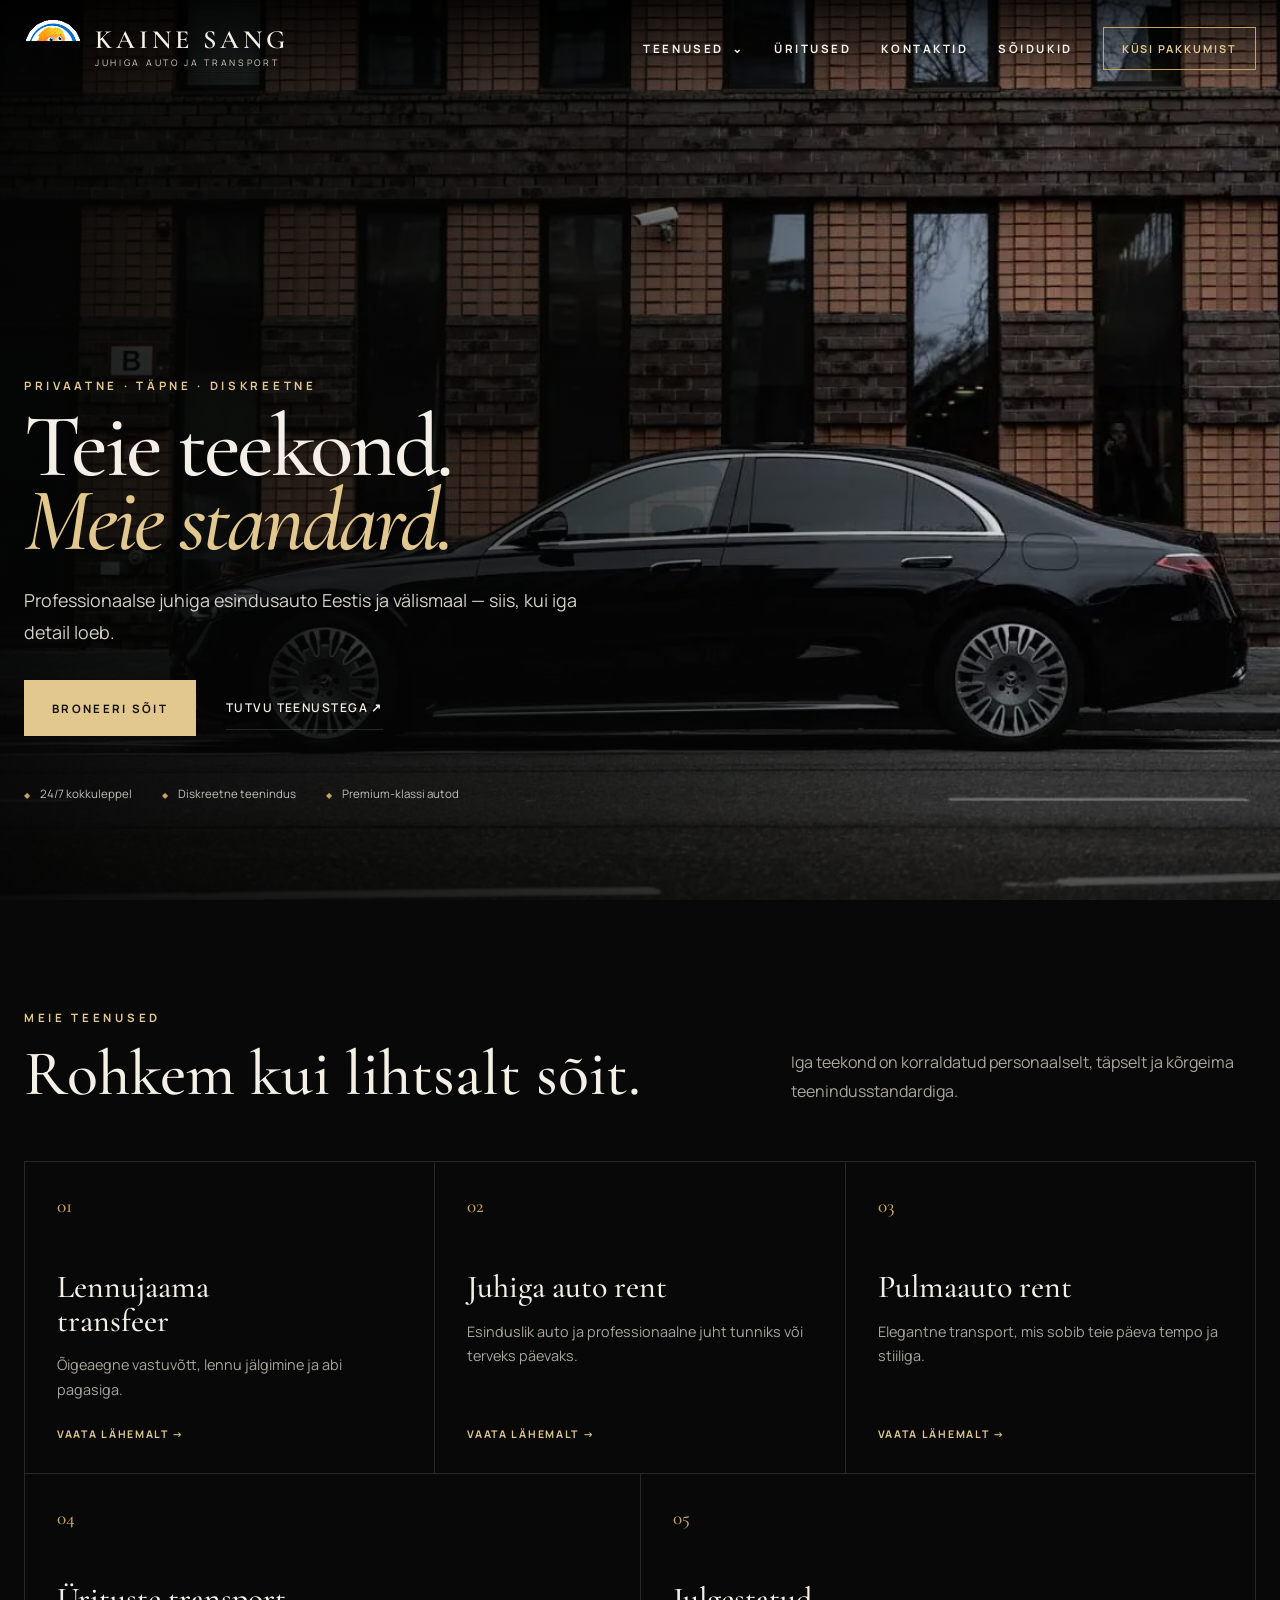
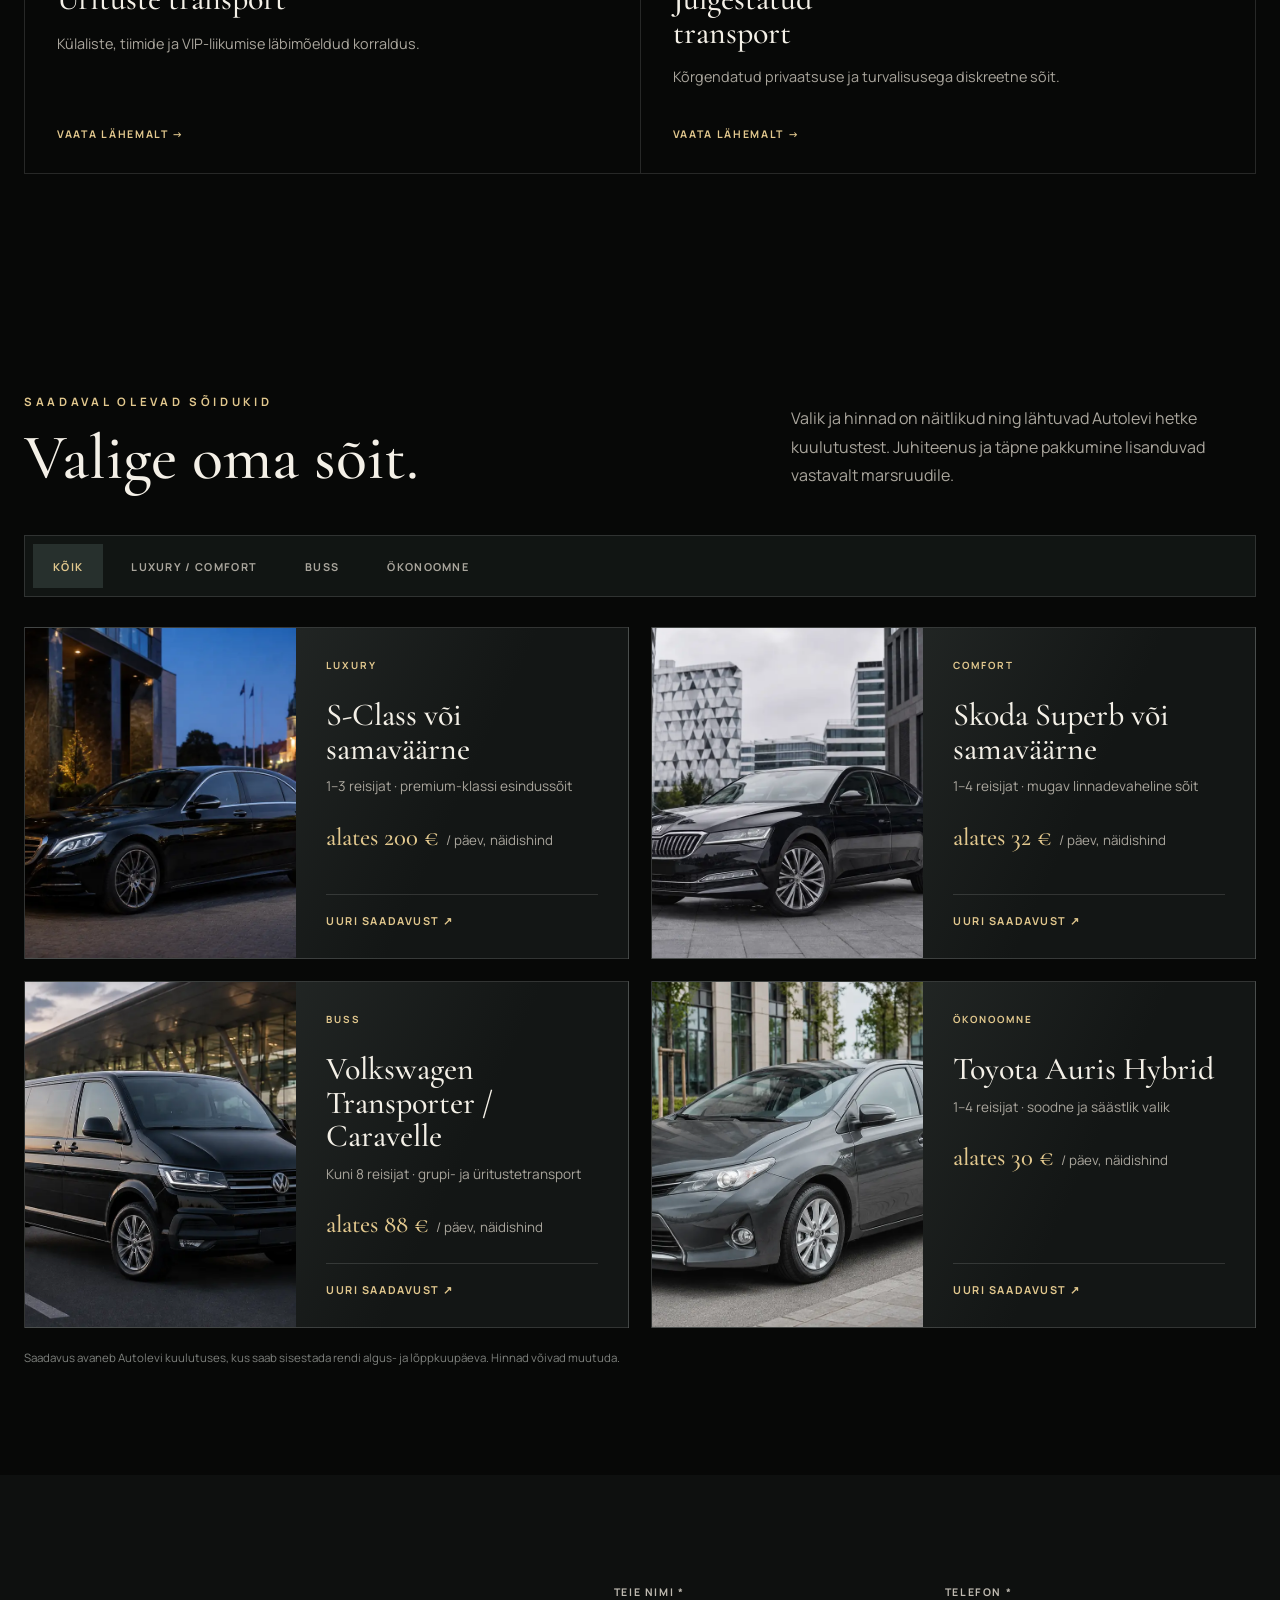
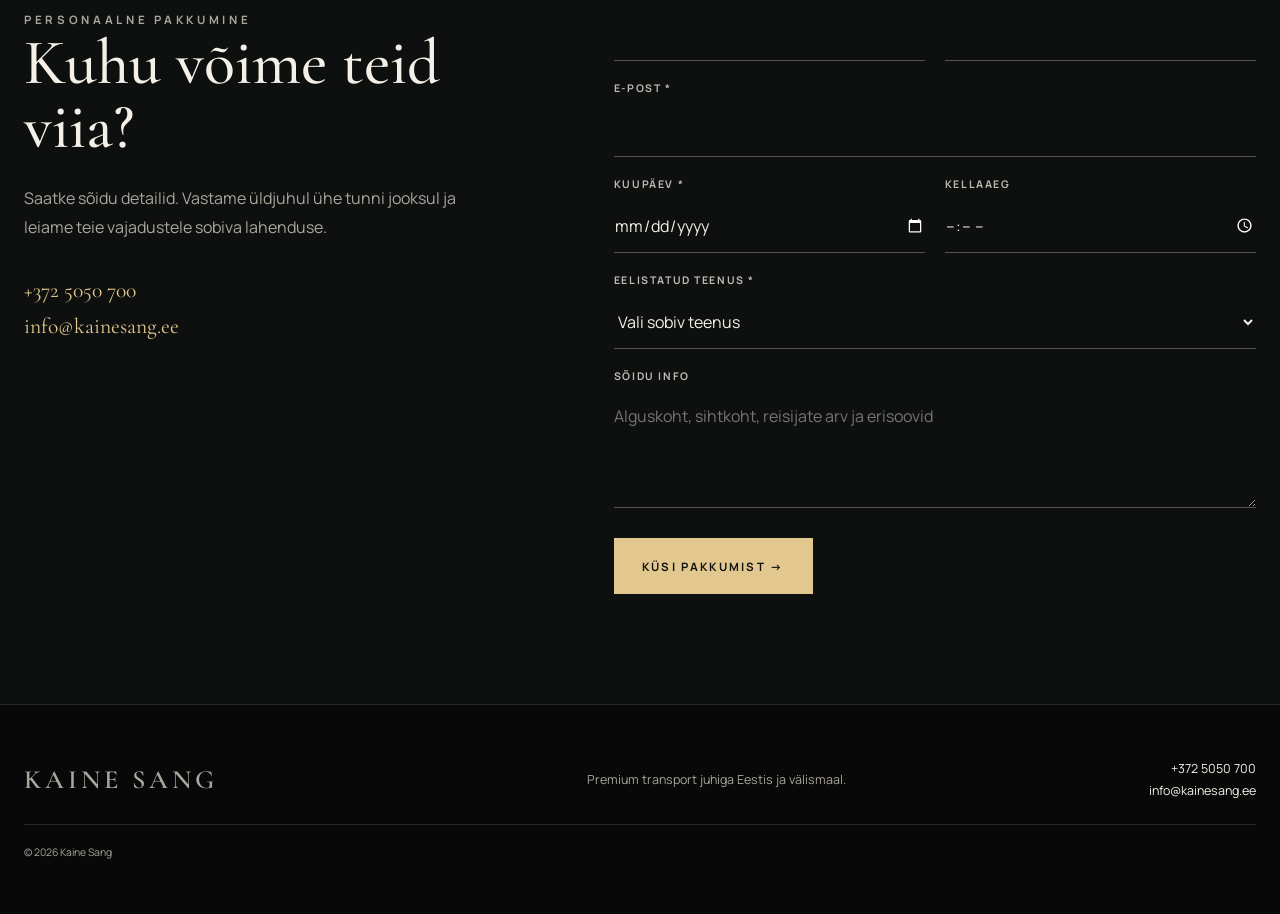
==== commit 661ab93d: "Use model-specific fleet images" ====
--- a/index.html
+++ b/index.html
@@ -163,7 +163,7 @@
           </article>
           <article class="fleet-card" data-fleet-category="luxury">
             <img
-              src="assets/fleet-comfort.webp"
+              src="assets/fleet-superb-v2.webp"
               alt="Tume comfort-klassi sedaan"
               loading="lazy"
             />
@@ -184,13 +184,13 @@
           </article>
           <article class="fleet-card" data-fleet-category="bus">
             <img
-              src="assets/fleet-bus.webp"
-              alt="Must reisijate väikebuss"
+              src="assets/fleet-transporter-v2.webp"
+              alt="Must Volkswagen Transporter reisijate väikebuss"
               loading="lazy"
             />
             <div class="fleet-card-body">
               <span class="fleet-tag">Buss</span>
-              <h3>Volkswagen Caravelle</h3>
+              <h3>Volkswagen Transporter / Caravelle</h3>
               <p>Kuni 8 reisijat · grupi- ja üritustetransport</p>
               <div class="fleet-price">
                 <strong>alates 88 €</strong><small>/ päev, näidishind</small>
@@ -205,8 +205,8 @@
           </article>
           <article class="fleet-card" data-fleet-category="economy">
             <img
-              src="assets/fleet-comfort.webp"
-              alt="Ökonoomne sedaan"
+              src="assets/fleet-auris-v2.webp"
+              alt="Tumehall Toyota Auris Hybrid"
               loading="lazy"
             />
             <div class="fleet-card-body">
--- a/styles.css
+++ b/styles.css
@@ -518,6 +518,19 @@
 .quote-form textarea:focus {
   border-color: var(--gold);
 }
+.quote-form select {
+  color: var(--ivory);
+  background-color: var(--surface);
+  cursor: pointer;
+}
+.quote-form select option {
+  color: #151713;
+  background: #f4f0e7;
+}
+.quote-form select option:checked {
+  color: #111;
+  background: #e2c88e;
+}
 .quote-form .button {
   justify-self: start;
   margin-top: 10px;
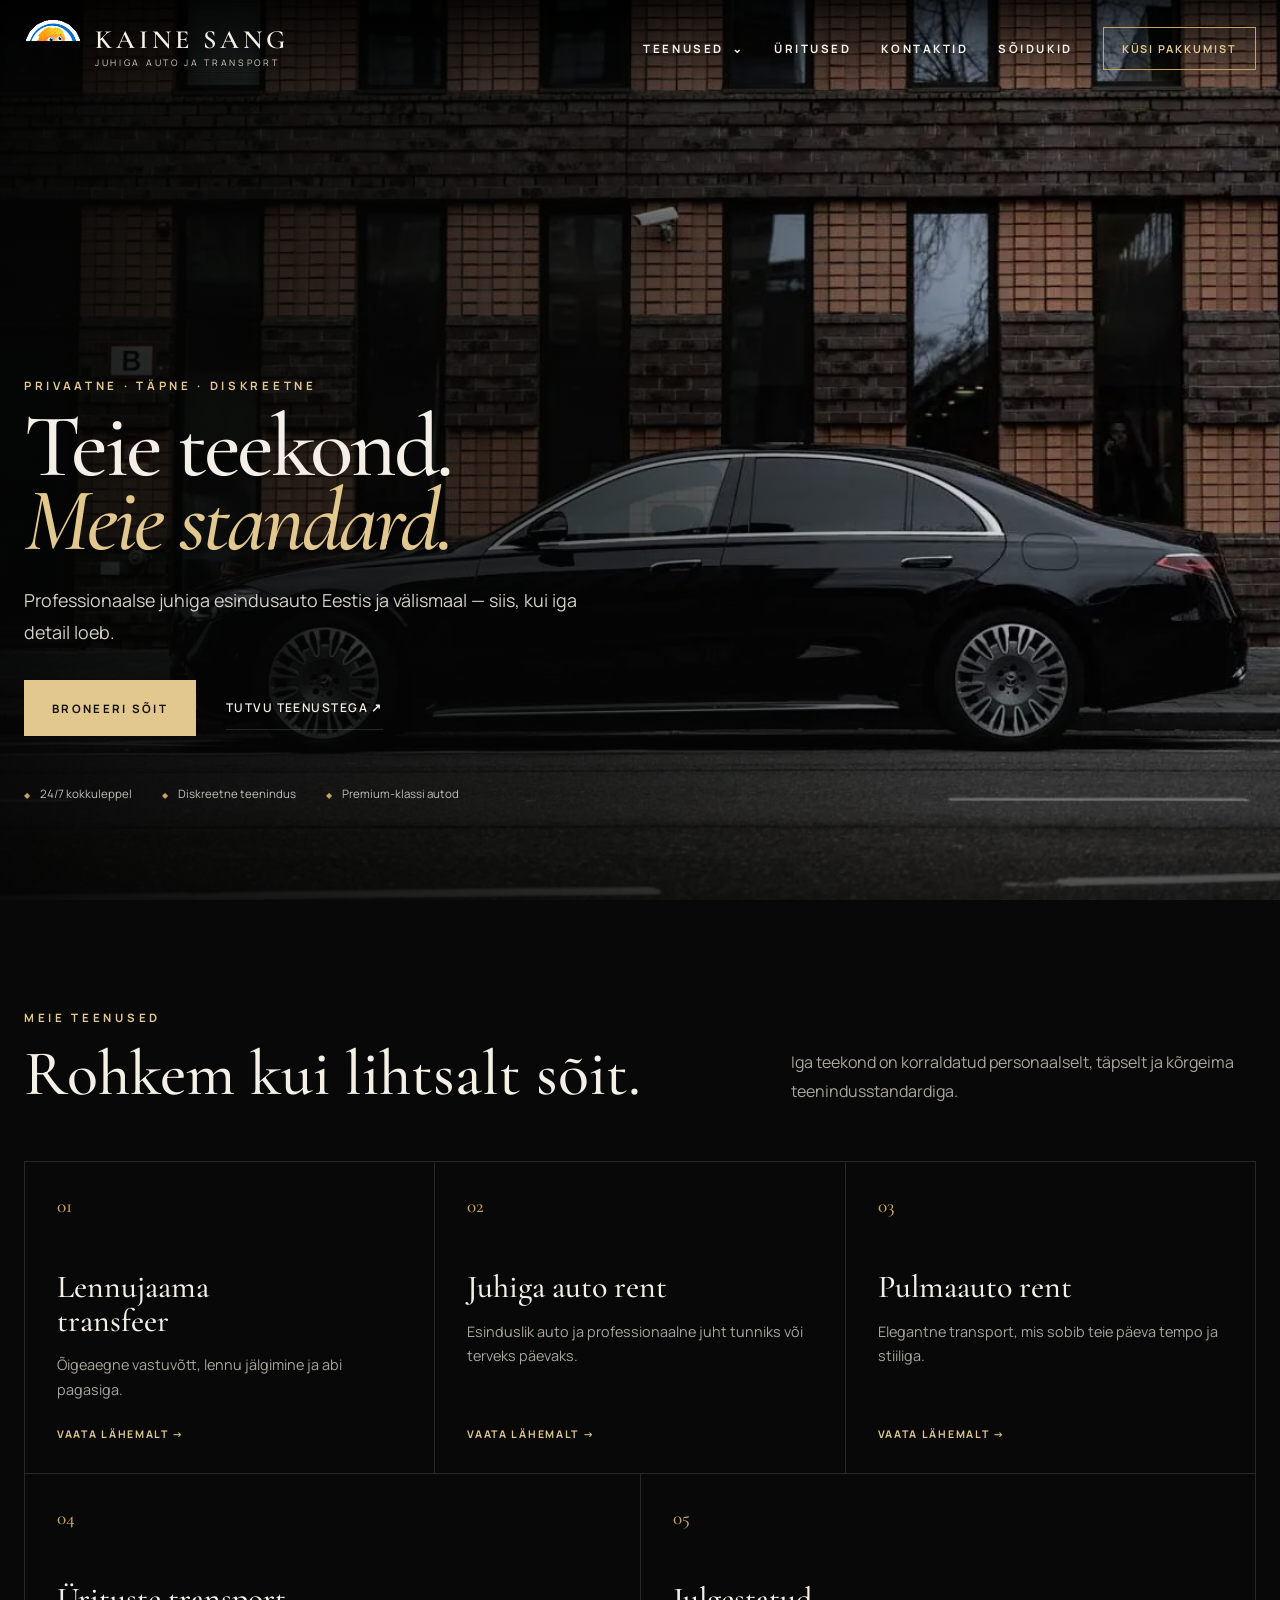
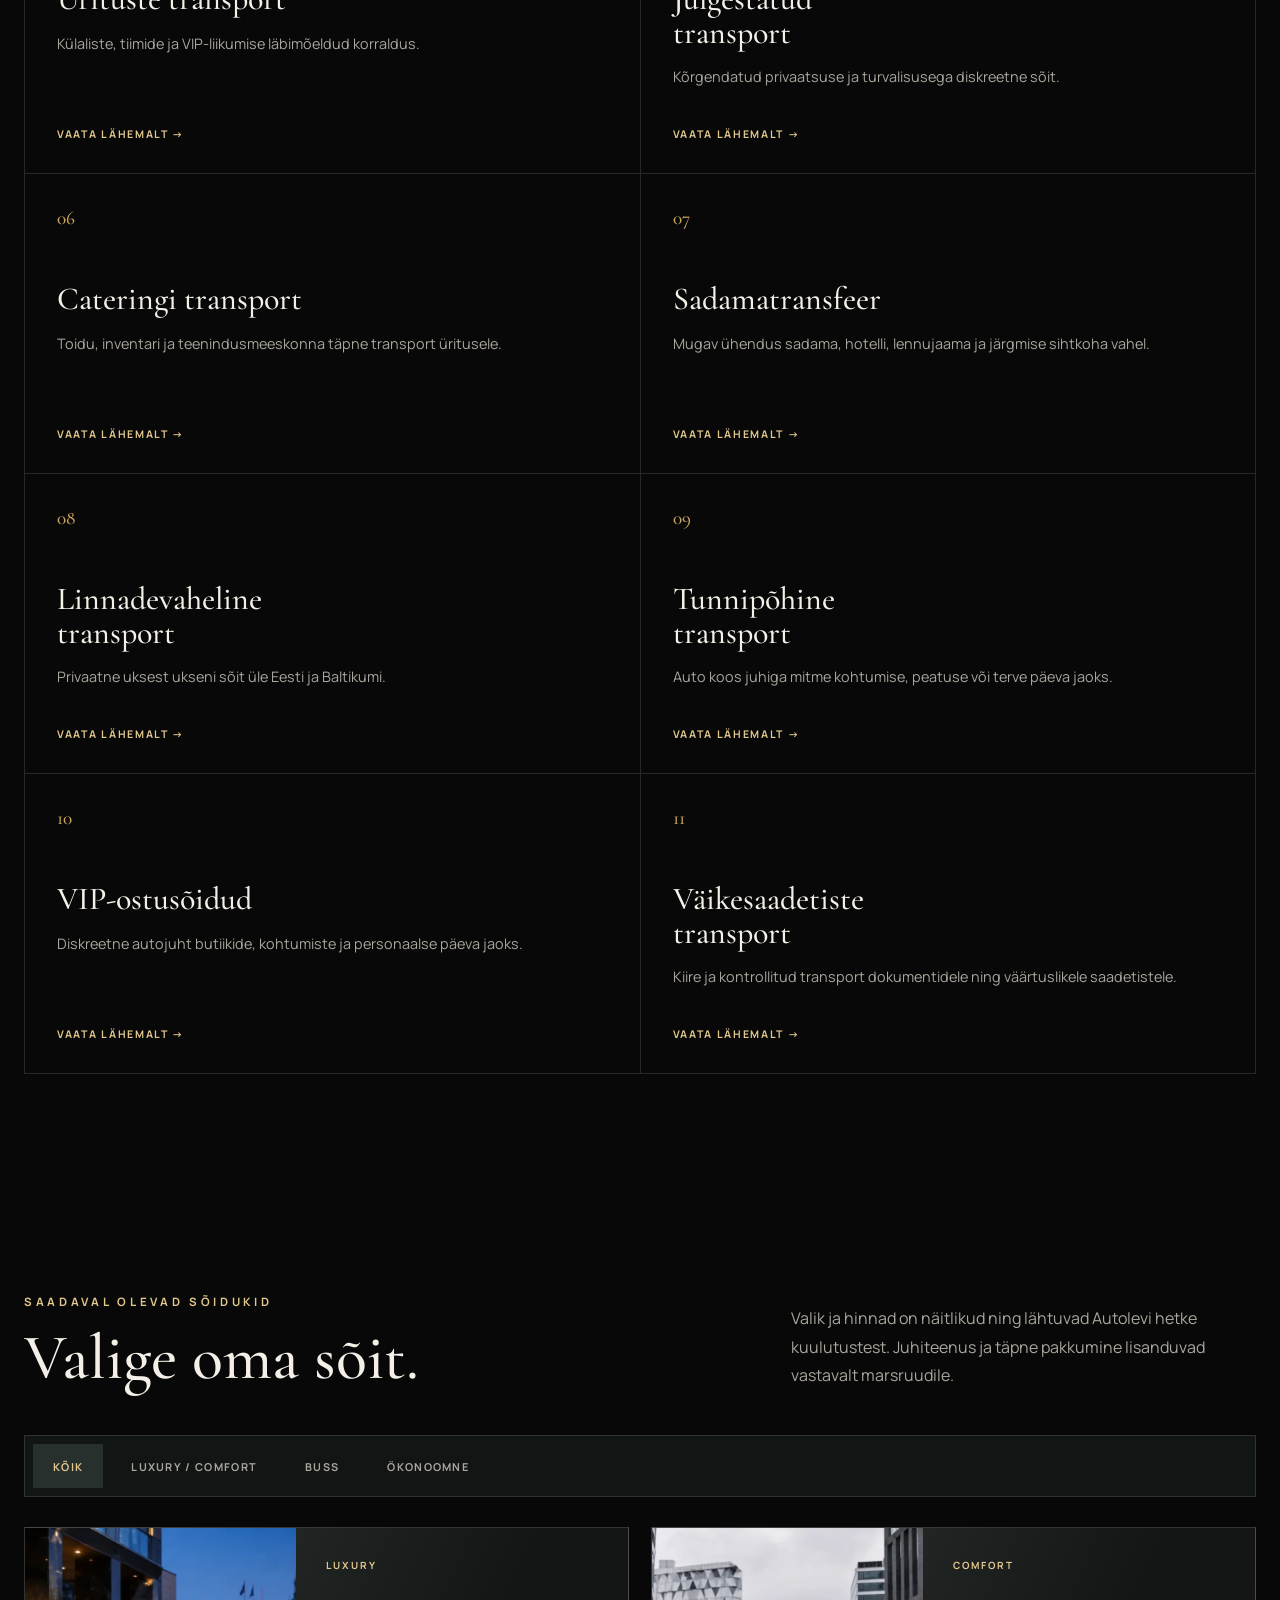
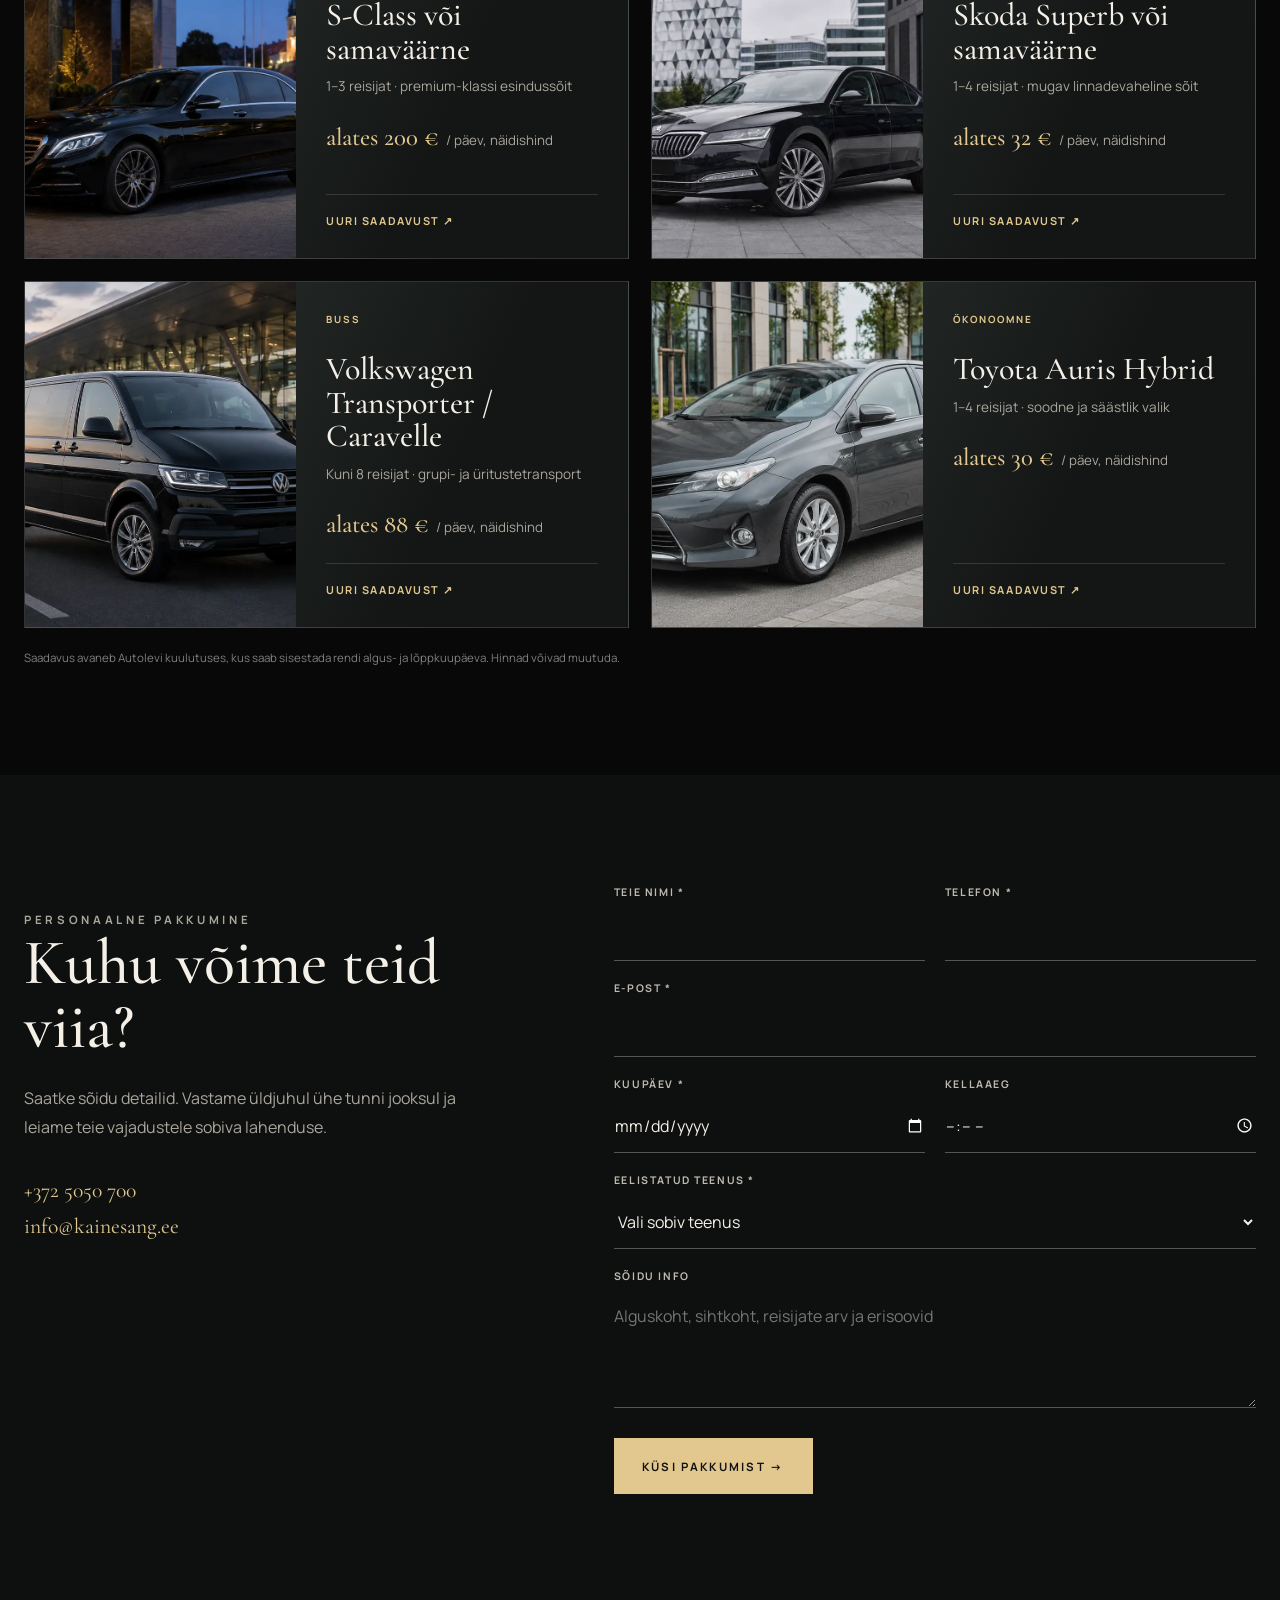
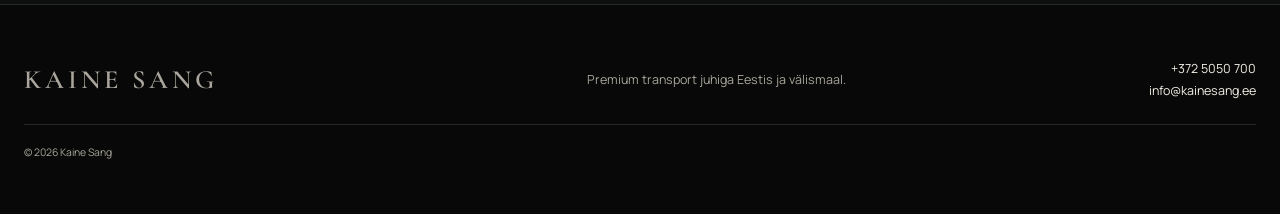
==== commit eed60150: "Add catering and custom transport services" ====
--- a/index.html
+++ b/index.html
@@ -43,6 +43,14 @@
             ><a href="pulmaauto-rent.html">Pulmaauto rent</a
             ><a href="urituste-transport.html">Ürituste transport</a
             ><a href="julgestatud-transport.html">Julgestatud transport</a>
+            <a href="cateringi-transport.html">Cateringi transport</a>
+            <a href="sadamatransfeer.html">Sadamatransfeer</a>
+            <a href="linnadevaheline-transport.html"
+              >Linnadevaheline transport</a
+            >
+            <a href="tunnipohine-transport.html">Tunnipõhine transport</a>
+            <a href="vip-ostusoit.html">VIP-ostusõidud</a>
+            <a href="kullertransport.html">Väikesaadetiste transport</a>
           </div>
         </div>
         <a class="nav-link" href="uritused.html">Üritused</a
@@ -109,6 +117,55 @@
             ><span>05</span>
             <h3>Julgestatud transport</h3>
             <p>Kõrgendatud privaatsuse ja turvalisusega diskreetne sõit.</p>
+            <b>Vaata lähemalt →</b></a
+          >
+          <a class="service-card" href="cateringi-transport.html"
+            ><span>06</span>
+            <h3>Cateringi transport</h3>
+            <p>
+              Toidu, inventari ja teenindusmeeskonna täpne transport üritusele.
+            </p>
+            <b>Vaata lähemalt →</b></a
+          >
+          <a class="service-card" href="sadamatransfeer.html"
+            ><span>07</span>
+            <h3>Sadamatransfeer</h3>
+            <p>
+              Mugav ühendus sadama, hotelli, lennujaama ja järgmise sihtkoha
+              vahel.
+            </p>
+            <b>Vaata lähemalt →</b></a
+          >
+          <a class="service-card" href="linnadevaheline-transport.html"
+            ><span>08</span>
+            <h3>Linnadevaheline transport</h3>
+            <p>Privaatne uksest ukseni sõit üle Eesti ja Baltikumi.</p>
+            <b>Vaata lähemalt →</b></a
+          >
+          <a class="service-card" href="tunnipohine-transport.html"
+            ><span>09</span>
+            <h3>Tunnipõhine transport</h3>
+            <p>
+              Auto koos juhiga mitme kohtumise, peatuse või terve päeva jaoks.
+            </p>
+            <b>Vaata lähemalt →</b></a
+          >
+          <a class="service-card" href="vip-ostusoit.html"
+            ><span>10</span>
+            <h3>VIP-ostusõidud</h3>
+            <p>
+              Diskreetne autojuht butiikide, kohtumiste ja personaalse päeva
+              jaoks.
+            </p>
+            <b>Vaata lähemalt →</b></a
+          >
+          <a class="service-card" href="kullertransport.html"
+            ><span>11</span>
+            <h3>Väikesaadetiste transport</h3>
+            <p>
+              Kiire ja kontrollitud transport dokumentidele ning väärtuslikele
+              saadetistele.
+            </p>
             <b>Vaata lähemalt →</b></a
           >
         </div>
@@ -278,7 +335,21 @@
               <option>Pulmaauto rent</option>
               <option>Ürituste transport</option>
               <option>Julgestatud transport</option>
+              <option>Cateringi transport</option>
+              <option>Sadamatransfeer</option>
+              <option>Linnadevaheline transport</option>
+              <option>Tunnipõhine transport</option>
+              <option>VIP-ostusõidud</option>
+              <option>Väikesaadetiste transport</option>
+              <option value="muu">Muu</option>
             </select></label
+          ><label class="other-service-field" data-other-service hidden
+            ><span>Kirjeldage soovitud teenust *</span
+            ><input
+              name="muu_teenus"
+              type="text"
+              placeholder="Kirjutage siia, millist transporti vajate"
+              data-other-service-input /></label
           ><label
             ><span>Sõidu info</span
             ><textarea
--- a/styles.css
+++ b/styles.css
@@ -128,6 +128,8 @@
   visibility: hidden;
   transform: translate(-50%, -8px);
   transition: 0.2s;
+  max-height: calc(100vh - 120px);
+  overflow-y: auto;
 }
 .has-dropdown:hover .dropdown-menu,
 .has-dropdown:focus-within .dropdown-menu,
@@ -535,6 +537,14 @@
   justify-self: start;
   margin-top: 10px;
 }
+.other-service-field[hidden] {
+  display: none;
+}
+.other-service-field {
+  padding: 18px 20px;
+  background: #171a18;
+  border-left: 2px solid var(--gold);
+}
 .page-hero {
   min-height: 68svh;
   display: flex;
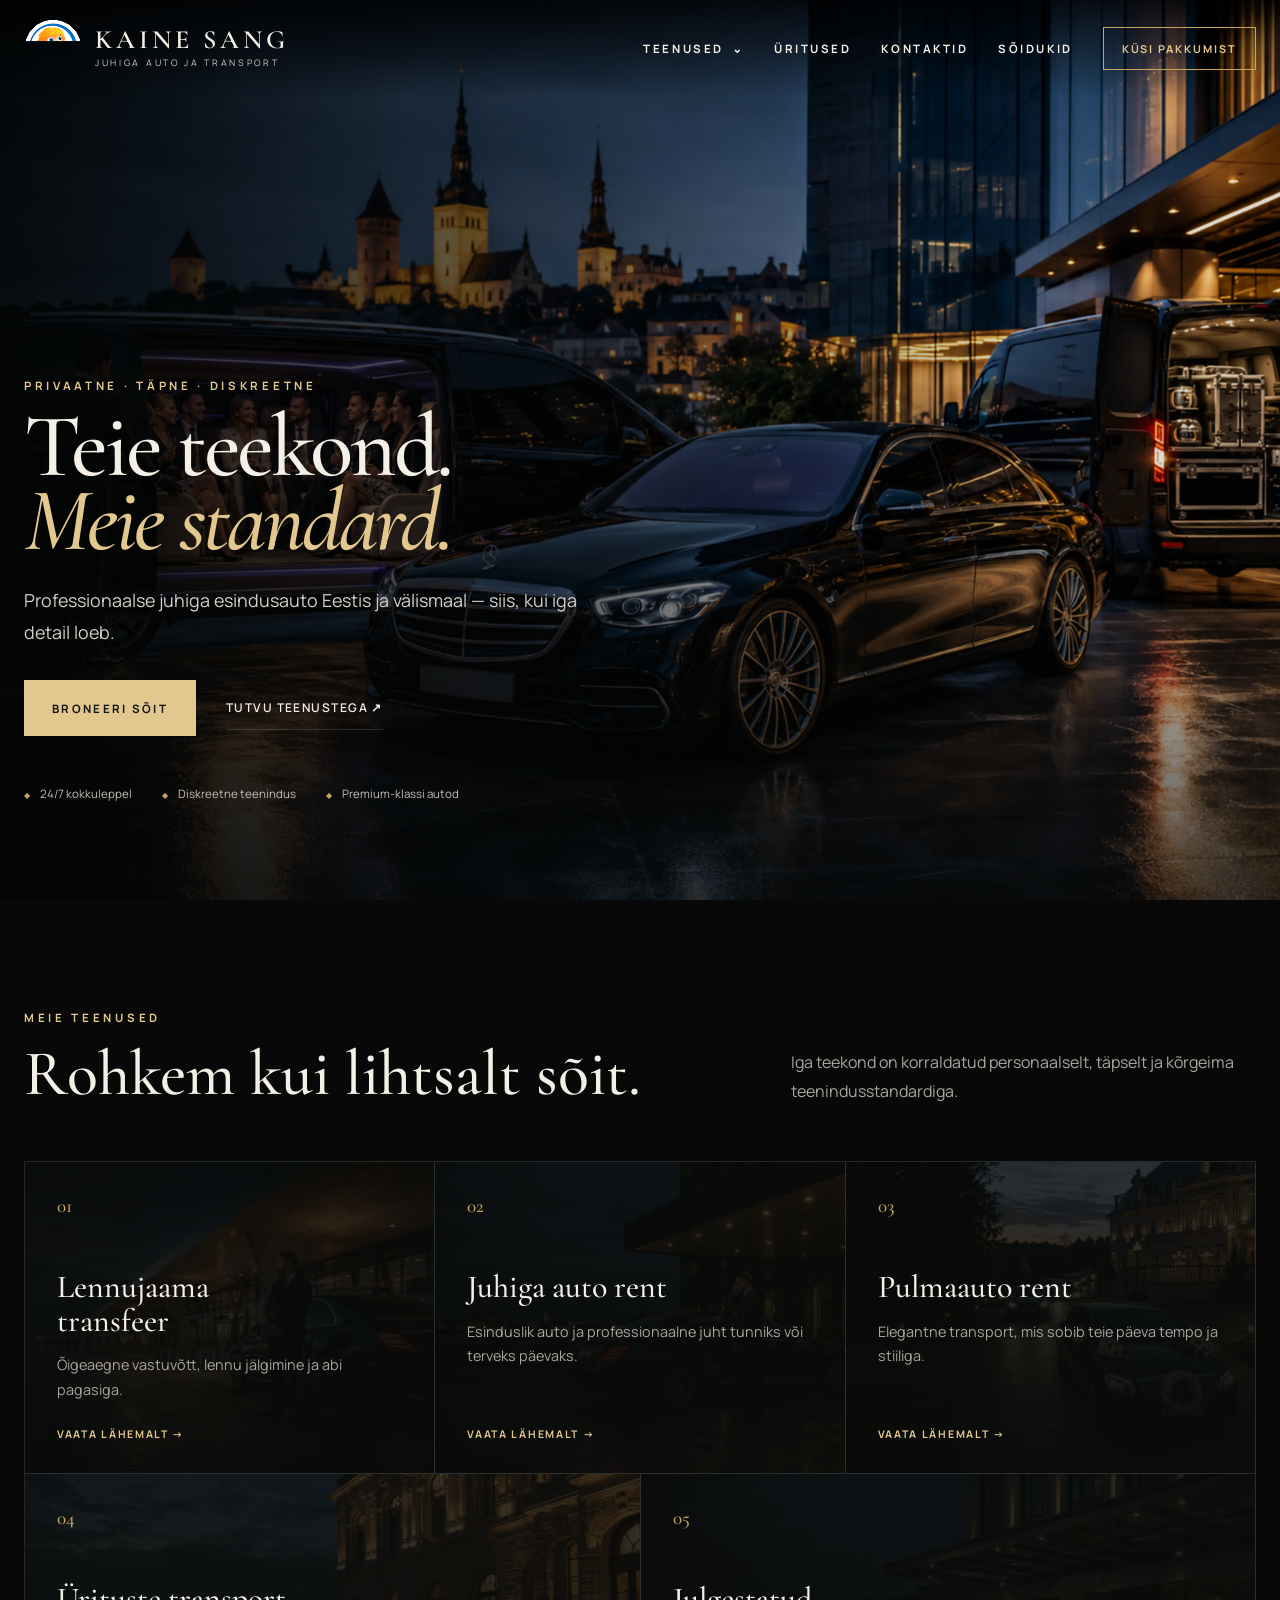
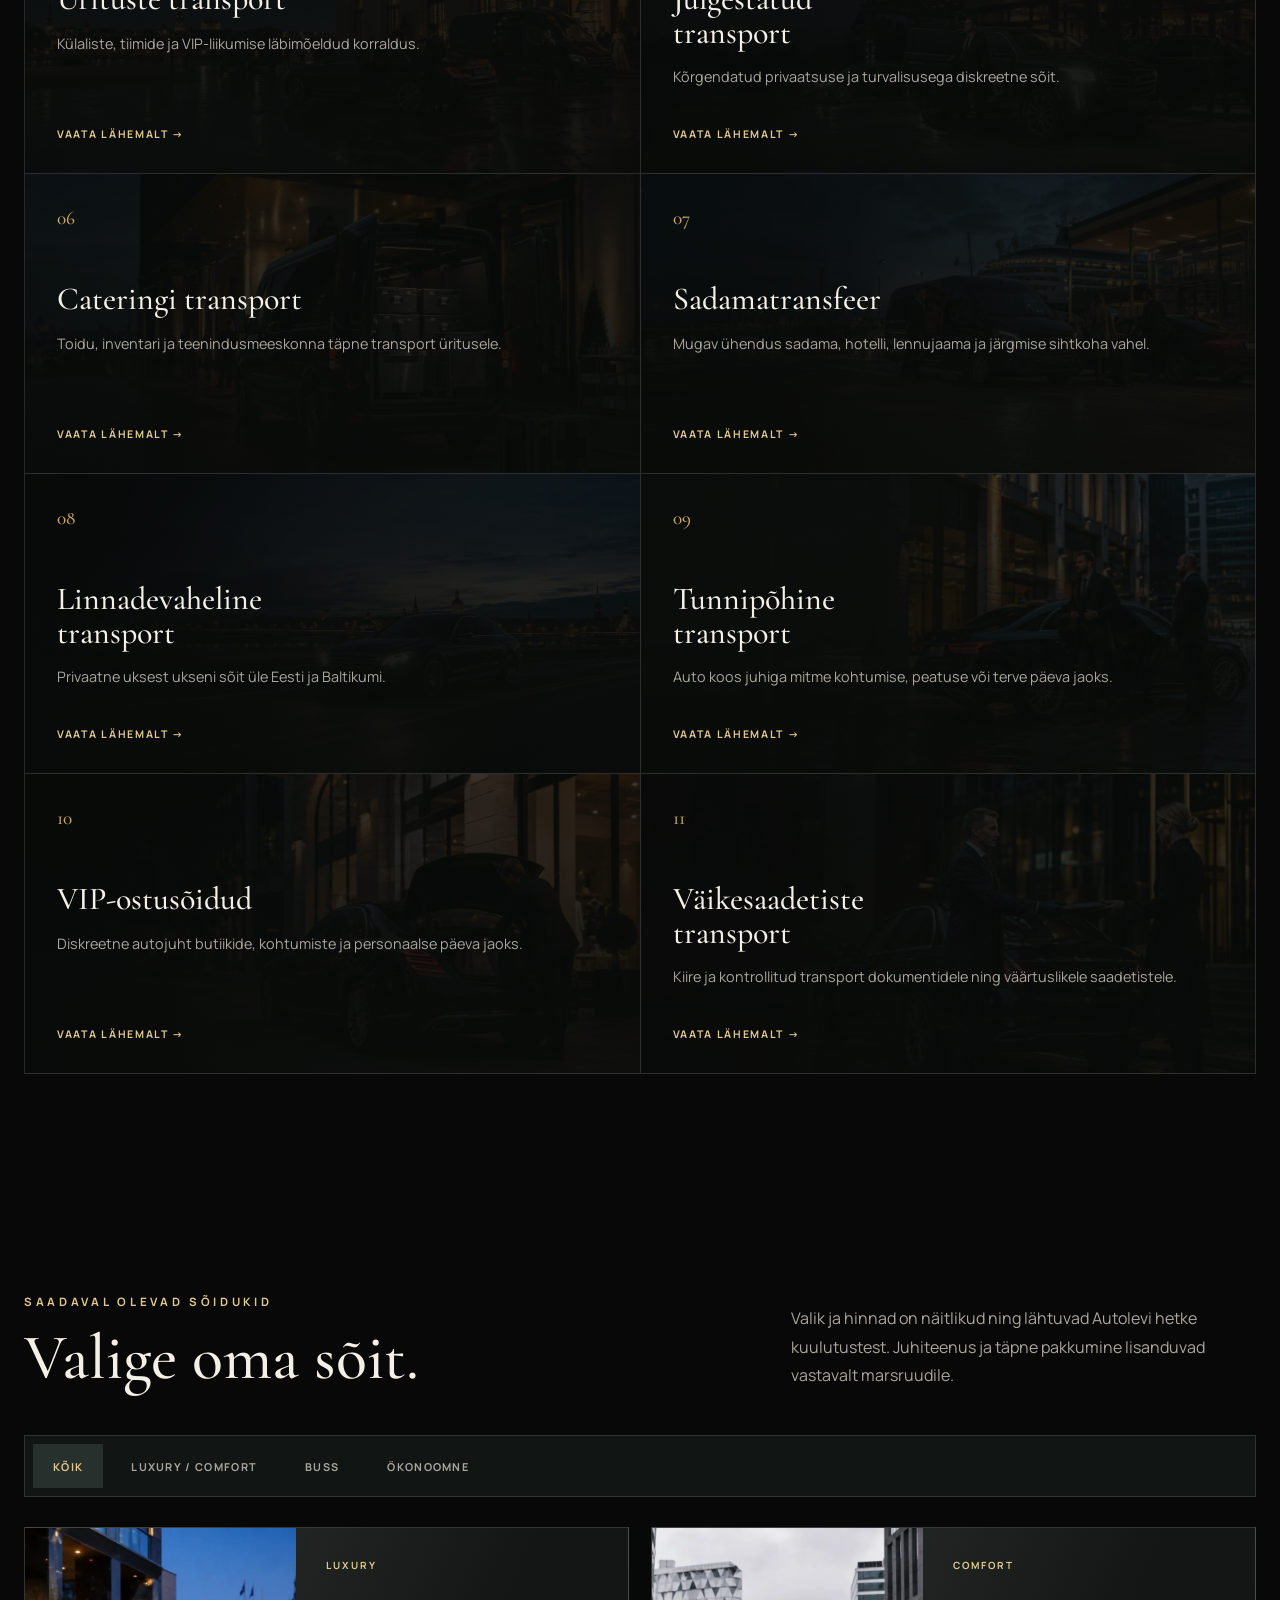
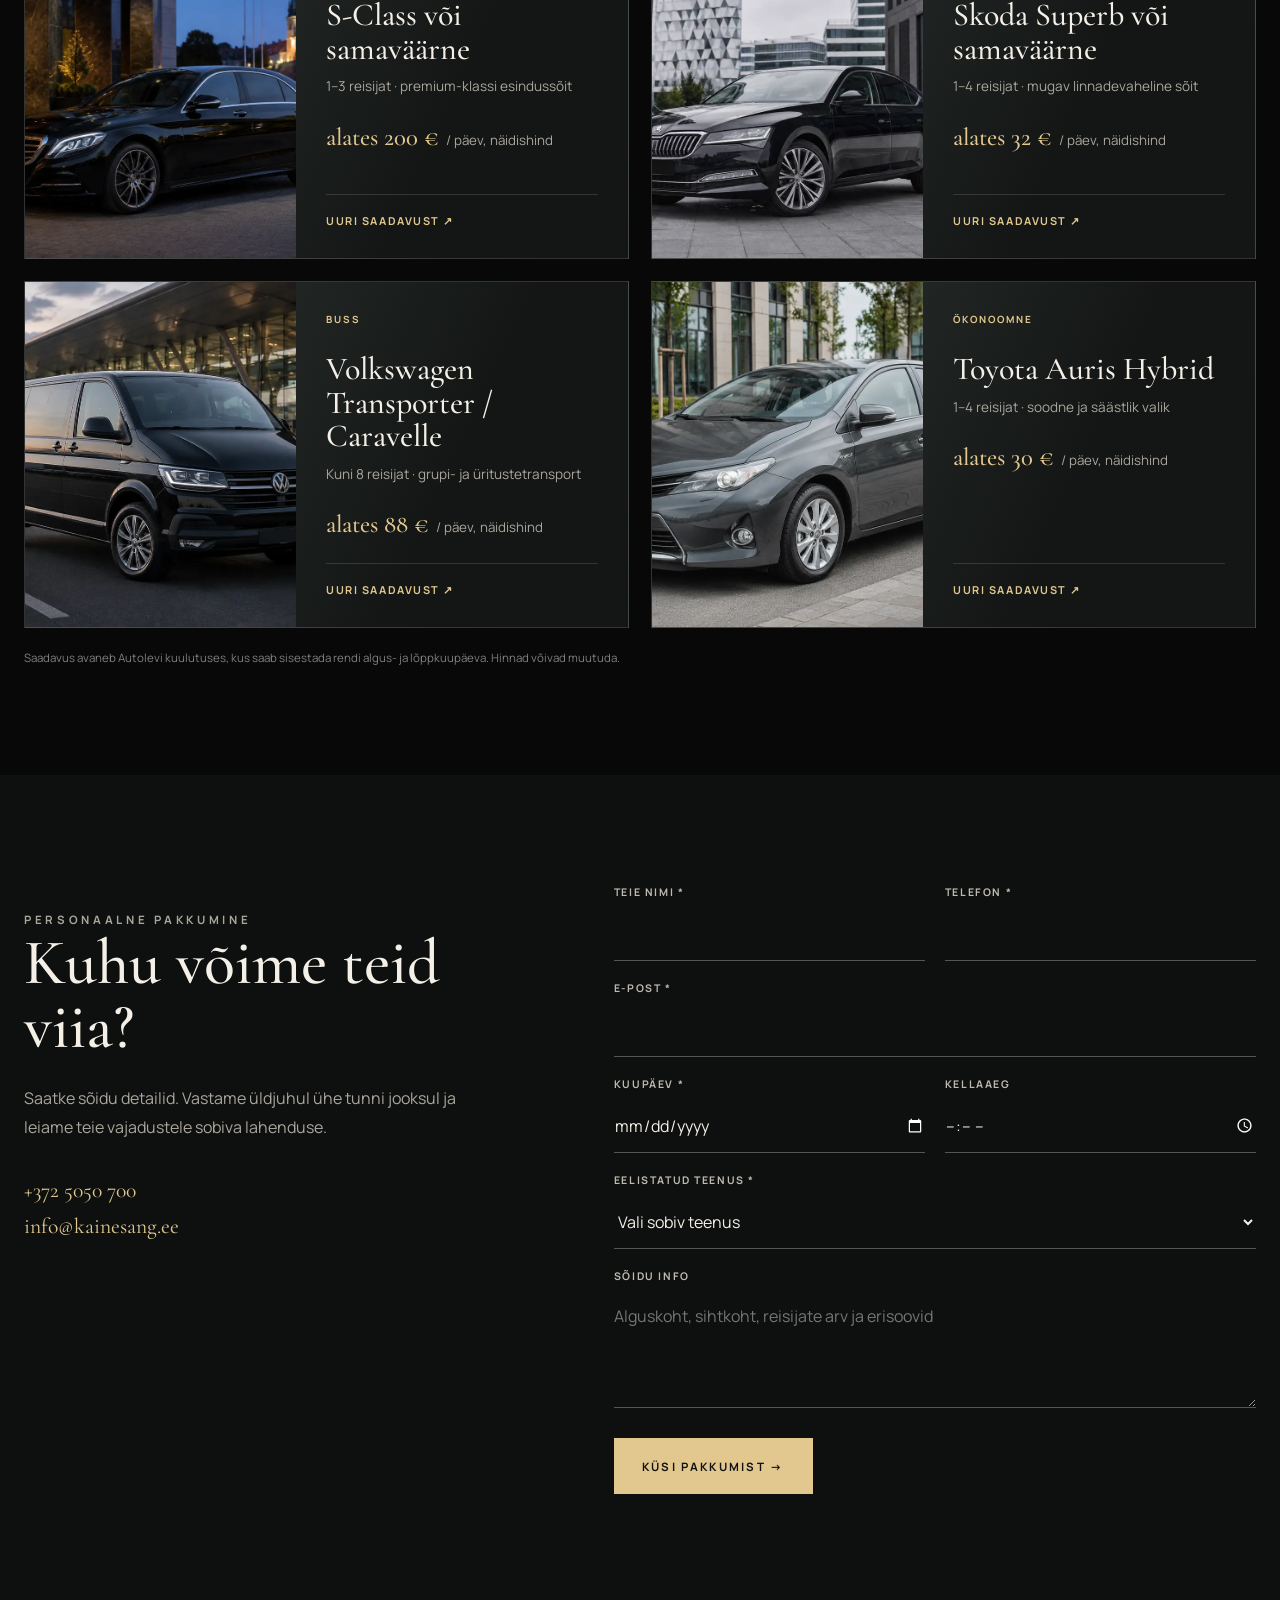
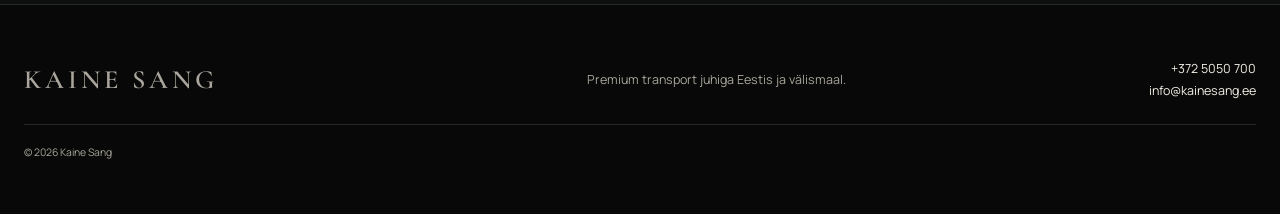
==== commit 0db2f612: "Add unique luxury imagery to every service page" ====
--- a/index.html
+++ b/index.html
@@ -90,12 +90,12 @@
           </p>
         </header>
         <div class="services-grid">
-          <a class="service-card" href="lennujaama-transfeer.html"
+          <a class="service-card" style="--service-image: url('assets/service-airport.webp')" href="lennujaama-transfeer.html"
             ><span>01</span>
             <h3>Lennujaama transfeer</h3>
             <p>Õigeaegne vastuvõtt, lennu jälgimine ja abi pagasiga.</p>
             <b>Vaata lähemalt →</b></a
-          ><a class="service-card" href="juhiga-auto-rent.html"
+          ><a class="service-card" style="--service-image: url('assets/service-chauffeur.webp')" href="juhiga-auto-rent.html"
             ><span>02</span>
             <h3>Juhiga auto rent</h3>
             <p>
@@ -103,23 +103,23 @@
               päevaks.
             </p>
             <b>Vaata lähemalt →</b></a
-          ><a class="service-card" href="pulmaauto-rent.html"
+          ><a class="service-card" style="--service-image: url('assets/service-wedding.webp')" href="pulmaauto-rent.html"
             ><span>03</span>
             <h3>Pulmaauto rent</h3>
             <p>Elegantne transport, mis sobib teie päeva tempo ja stiiliga.</p>
             <b>Vaata lähemalt →</b></a
-          ><a class="service-card" href="urituste-transport.html"
+          ><a class="service-card" style="--service-image: url('assets/service-events.webp')" href="urituste-transport.html"
             ><span>04</span>
             <h3>Ürituste transport</h3>
             <p>Külaliste, tiimide ja VIP-liikumise läbimõeldud korraldus.</p>
             <b>Vaata lähemalt →</b></a
-          ><a class="service-card" href="julgestatud-transport.html"
+          ><a class="service-card" style="--service-image: url('assets/service-security.webp')" href="julgestatud-transport.html"
             ><span>05</span>
             <h3>Julgestatud transport</h3>
             <p>Kõrgendatud privaatsuse ja turvalisusega diskreetne sõit.</p>
             <b>Vaata lähemalt →</b></a
           >
-          <a class="service-card" href="cateringi-transport.html"
+          <a class="service-card" style="--service-image: url('assets/service-catering.webp')" href="cateringi-transport.html"
             ><span>06</span>
             <h3>Cateringi transport</h3>
             <p>
@@ -127,7 +127,7 @@
             </p>
             <b>Vaata lähemalt →</b></a
           >
-          <a class="service-card" href="sadamatransfeer.html"
+          <a class="service-card" style="--service-image: url('assets/service-port.webp')" href="sadamatransfeer.html"
             ><span>07</span>
             <h3>Sadamatransfeer</h3>
             <p>
@@ -136,13 +136,13 @@
             </p>
             <b>Vaata lähemalt →</b></a
           >
-          <a class="service-card" href="linnadevaheline-transport.html"
+          <a class="service-card" style="--service-image: url('assets/service-intercity.webp')" href="linnadevaheline-transport.html"
             ><span>08</span>
             <h3>Linnadevaheline transport</h3>
             <p>Privaatne uksest ukseni sõit üle Eesti ja Baltikumi.</p>
             <b>Vaata lähemalt →</b></a
           >
-          <a class="service-card" href="tunnipohine-transport.html"
+          <a class="service-card" style="--service-image: url('assets/service-hourly.webp')" href="tunnipohine-transport.html"
             ><span>09</span>
             <h3>Tunnipõhine transport</h3>
             <p>
@@ -150,7 +150,7 @@
             </p>
             <b>Vaata lähemalt →</b></a
           >
-          <a class="service-card" href="vip-ostusoit.html"
+          <a class="service-card" style="--service-image: url('assets/service-shopping.webp')" href="vip-ostusoit.html"
             ><span>10</span>
             <h3>VIP-ostusõidud</h3>
             <p>
@@ -159,7 +159,7 @@
             </p>
             <b>Vaata lähemalt →</b></a
           >
-          <a class="service-card" href="kullertransport.html"
+          <a class="service-card" style="--service-image: url('assets/service-courier.webp')" href="kullertransport.html"
             ><span>11</span>
             <h3>Väikesaadetiste transport</h3>
             <p>
--- a/styles.css
+++ b/styles.css
@@ -179,7 +179,7 @@
   background:
     linear-gradient(90deg, #030403e8 0%, #0304038c 47%, #0304031f 80%),
     linear-gradient(0deg, #070807aa, transparent 40%),
-    url("assets/hero-maybach.webp") center/cover no-repeat;
+    url("assets/hero-transport-4k-v2.webp") center/cover no-repeat;
 }
 .hero-copy {
   max-width: 780px;
@@ -303,6 +303,25 @@
   border-right: 1px solid var(--line);
   border-bottom: 1px solid var(--line);
   transition: 0.25s;
+  position: relative;
+  isolation: isolate;
+  overflow: hidden;
+  background: #0e100f;
+}
+.service-card[style]::before {
+  content: "";
+  position: absolute;
+  inset: 0;
+  z-index: -1;
+  background:
+    linear-gradient(180deg, #080a08b8 0%, #080a08ed 76%),
+    var(--service-image) center / cover;
+  opacity: 0.72;
+  transition: transform 0.5s ease, opacity 0.3s ease;
+}
+.service-card[style]:hover::before {
+  transform: scale(1.035);
+  opacity: 0.9;
 }
 .service-card:nth-child(n + 4) {
   grid-column: span 3;
@@ -550,9 +569,11 @@
   display: flex;
   align-items: flex-end;
   padding: 160px max(24px, calc((100vw - var(--max)) / 2)) 80px;
-  background:
-    linear-gradient(90deg, #040504e8, #0405044d),
-    url("assets/hero-maybach.webp") center/cover;
+  background-image:
+    linear-gradient(90deg, #040504f2 0%, #040504a8 44%, #04050438 100%),
+    var(--page-hero, url("assets/hero-maybach.webp"));
+  background-position: center;
+  background-size: cover;
 }
 .page-hero > div {
   max-width: 900px;
